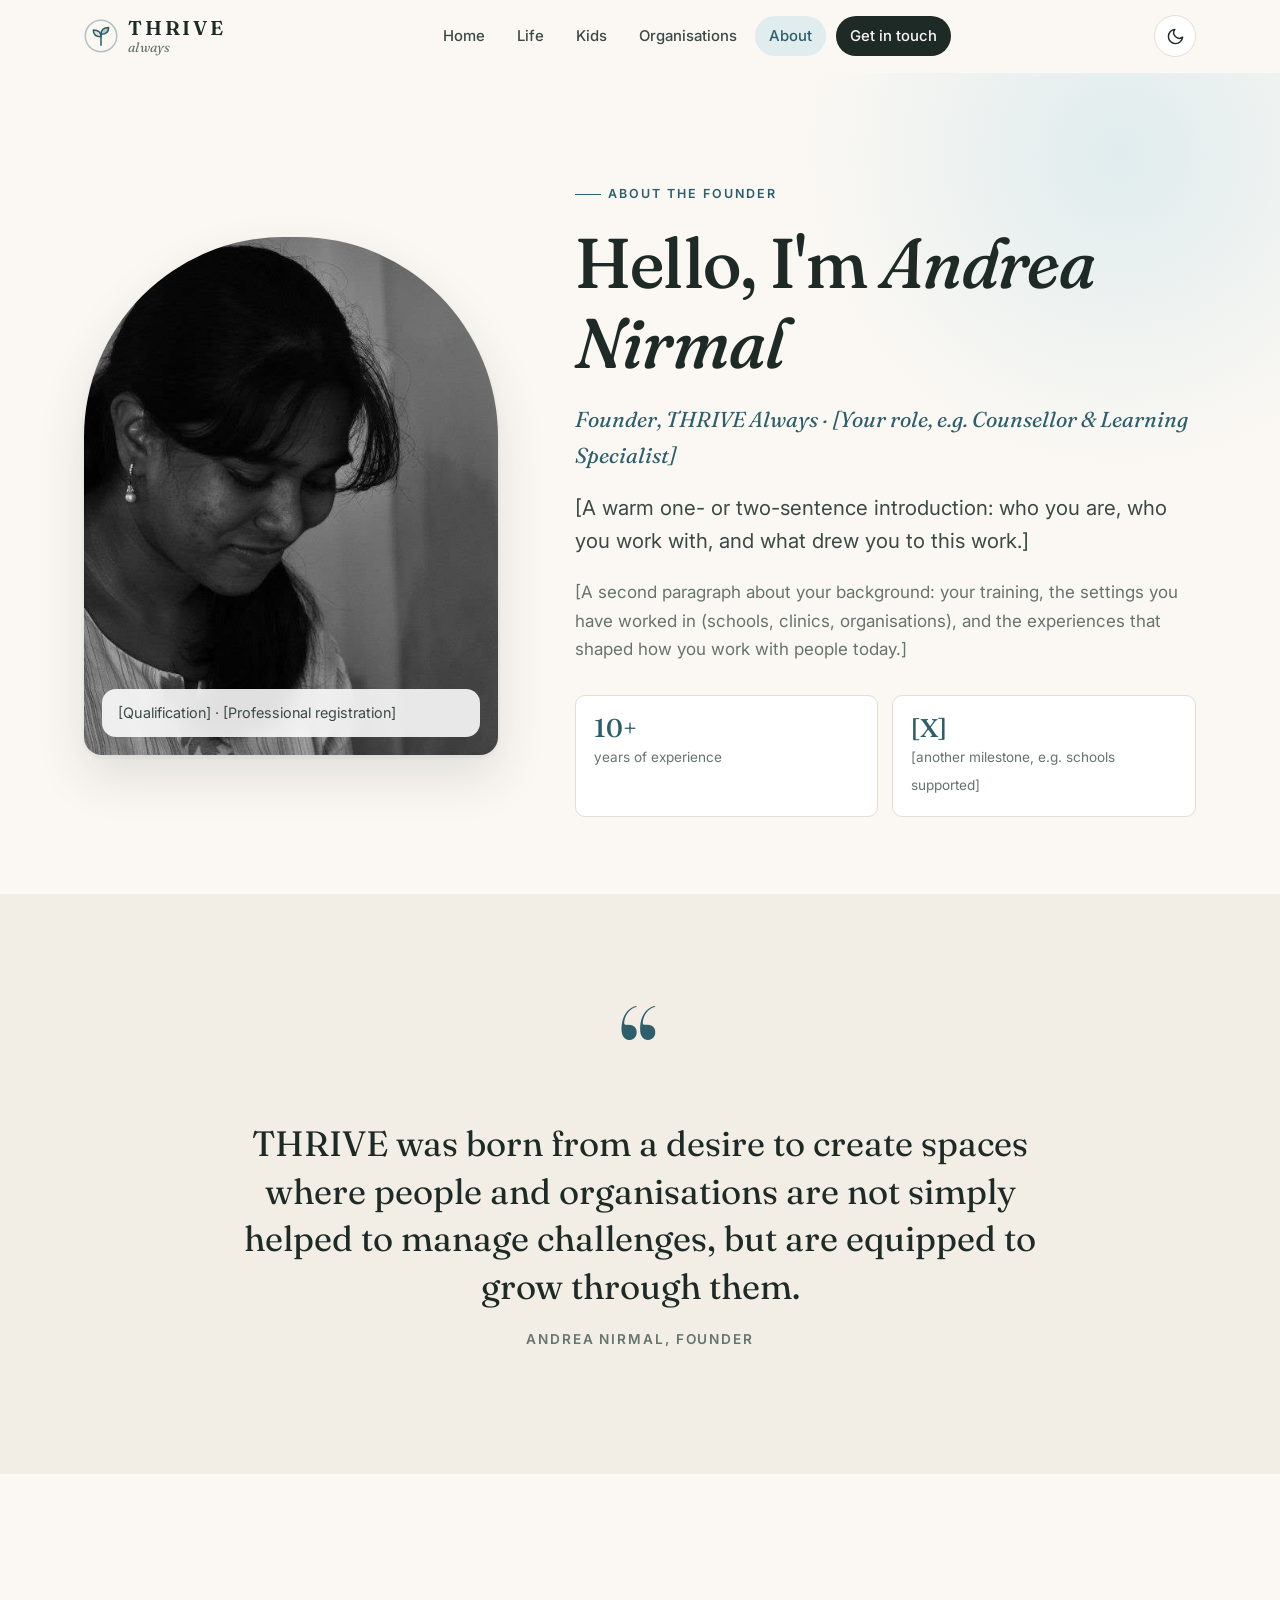
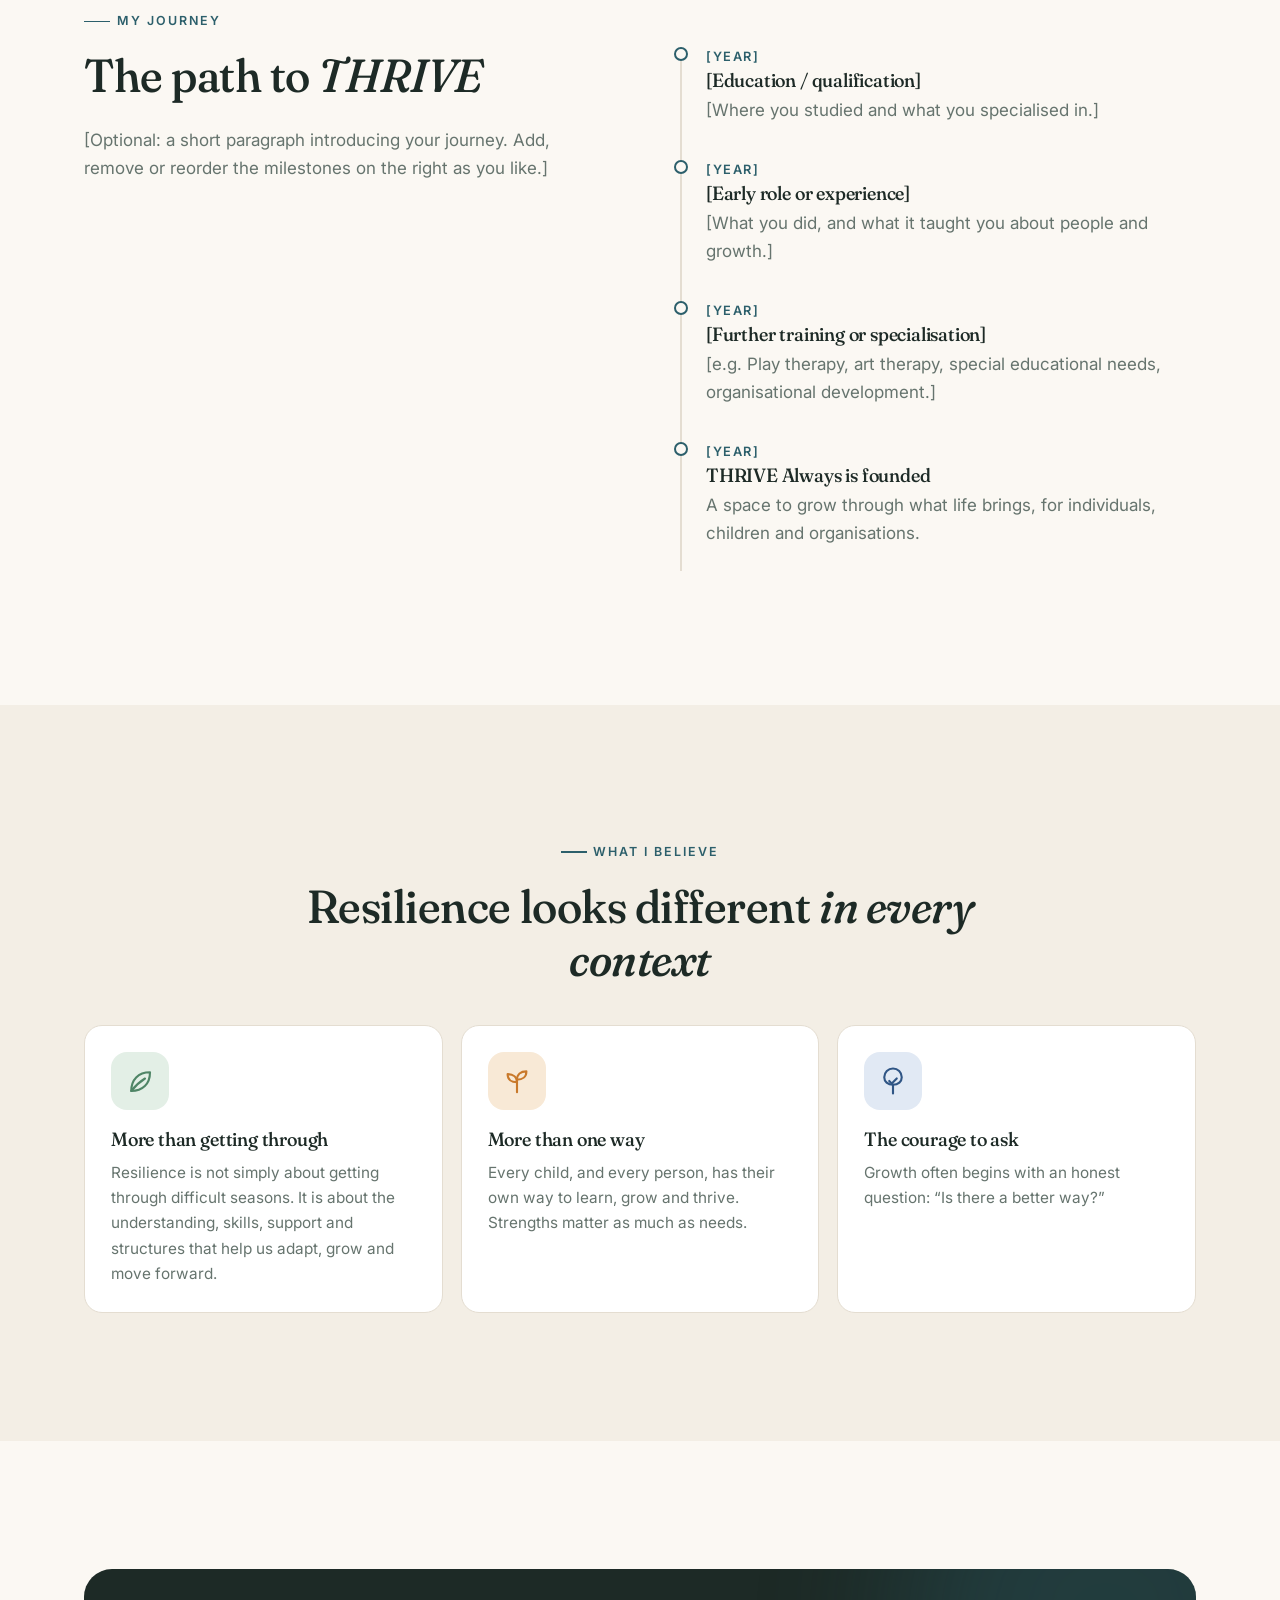
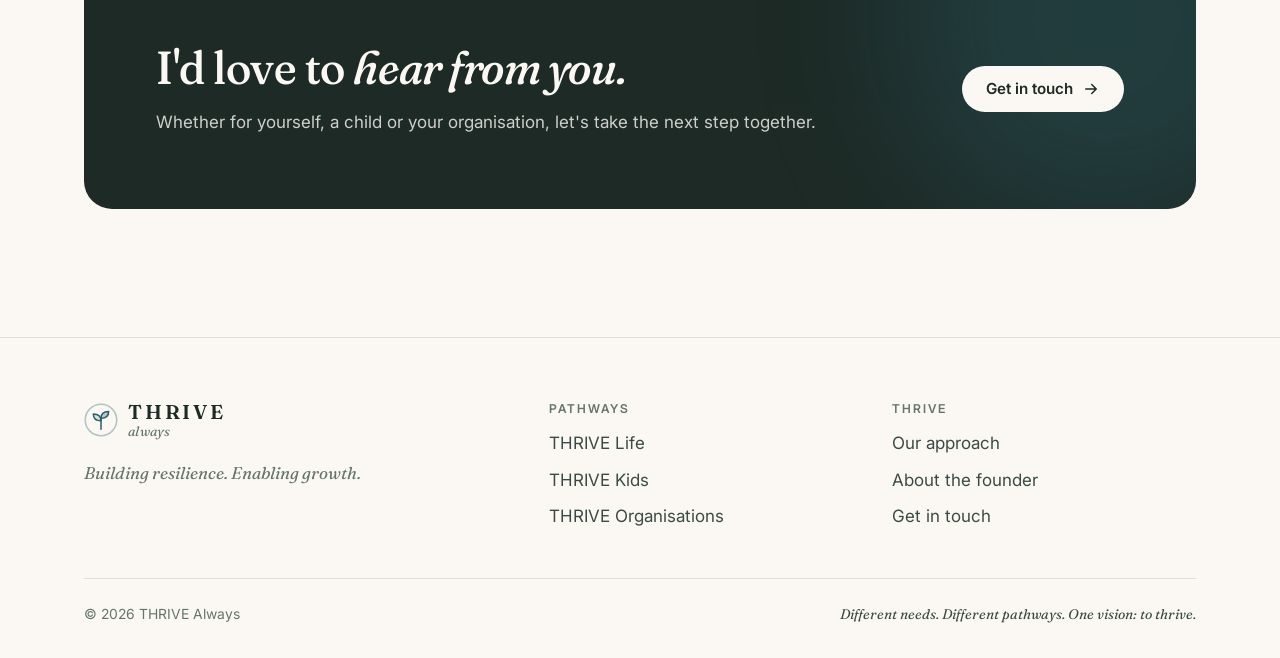
==== about.html @ aaa2cac8 "Add THRIVE Always static website Home, THRIVE Life, THRIVE Kids, THRIVE Organisations and About page" ====
<!doctype html>
<html lang="en" class="no-js">
<head>
  <meta charset="utf-8">
  <meta name="viewport" content="width=device-width, initial-scale=1">
  <title>About the Founder | THRIVE Always</title>
  <meta name="description" content="Meet Andrea Nirmal, founder of THRIVE Always, and the story behind a space to grow through what life brings.">
  <link rel="icon" href="assets/favicon.svg" type="image/svg+xml">
  <link rel="preconnect" href="https://fonts.googleapis.com">
  <link rel="preconnect" href="https://fonts.gstatic.com" crossorigin>
  <link href="https://fonts.googleapis.com/css2?family=Fraunces:ital,opsz,wght@0,9..144,400;0,9..144,500;0,9..144,600;1,9..144,400;1,9..144,500&family=Inter:wght@400;500;600&display=swap" rel="stylesheet">
  <link rel="stylesheet" href="assets/css/styles.css">
  <script>try{var t=localStorage.getItem("thrive-theme");if(t==="light"||t==="dark")document.documentElement.setAttribute("data-theme",t)}catch(e){}</script>
</head>
<body>
  <a class="skip-link" href="#main">Skip to content</a>
  <div class="progress" aria-hidden="true"></div>

  <header class="site-header">
    <nav class="nav container" aria-label="Main">
      <a class="brand" href="index.html" aria-label="THRIVE Always home">
        <svg class="brand__mark" viewBox="0 0 40 40" fill="none" stroke="currentColor" stroke-width="1.8" stroke-linecap="round" stroke-linejoin="round" aria-hidden="true"><circle cx="20" cy="20" r="18.5" opacity=".35"/><path d="M20 31V18"/><path d="M20 21c0-5-3.5-8-9-8 0 5 3.5 8 9 8z" fill="currentColor" fill-opacity=".15"/><path d="M20 18c0-5 3.5-8 9-8 0 5-3.5 8-9 8z" fill="currentColor" fill-opacity=".3"/></svg>
        <span class="brand__text"><span class="brand__name">THRIVE</span><span class="brand__sub">always</span></span>
      </a>
      <ul class="nav__links" id="nav-links">
        <li><a href="index.html">Home</a></li>
        <li><a href="life.html">Life</a></li>
        <li><a href="kids.html">Kids</a></li>
        <li><a href="organisations.html">Organisations</a></li>
        <li><a href="about.html" aria-current="page">About</a></li>
        <li><a class="nav__cta" href="index.html#contact">Get in touch</a></li>
      </ul>
      <div class="nav__actions">
        <button class="icon-btn theme-toggle" type="button" aria-label="Toggle colour theme">
          <svg class="i-moon" viewBox="0 0 24 24" fill="none" stroke="currentColor" stroke-width="1.8" stroke-linecap="round" stroke-linejoin="round" aria-hidden="true"><path d="M21 12.8A9 9 0 1 1 11.2 3a7 7 0 0 0 9.8 9.8z"/></svg>
          <svg class="i-sun" viewBox="0 0 24 24" fill="none" stroke="currentColor" stroke-width="1.8" stroke-linecap="round" aria-hidden="true"><circle cx="12" cy="12" r="4.2"/><path d="M12 2v2M12 20v2M4.9 4.9l1.4 1.4M17.7 17.7l1.4 1.4M2 12h2M20 12h2M4.9 19.1l1.4-1.4M17.7 6.3l1.4-1.4"/></svg>
        </button>
        <button class="icon-btn menu-toggle" type="button" aria-label="Open menu" aria-expanded="false" aria-controls="nav-links">
          <svg viewBox="0 0 24 24" fill="none" stroke="currentColor" stroke-width="1.8" stroke-linecap="round" aria-hidden="true"><path d="M4 7h16M4 12h16M4 17h10"/></svg>
        </button>
      </div>
    </nav>
  </header>

  <main id="main">
    <!-- EDIT ME: Everything in [square brackets] on this page is a placeholder. -->
    <section class="page-hero">
      <div class="container about-hero">
        <div class="portrait reveal">
          <img src="assets/img/andrea-nirmal.png" alt="Portrait of Andrea Nirmal" width="520" height="716">
          <div class="portrait__badge">[Qualification] · [Professional registration]</div>
        </div>
        <div>
          <p class="eyebrow reveal">About the founder</p>
          <h1 class="reveal reveal-d1">Hello, I'm <em>Andrea Nirmal</em></h1>
          <p class="role reveal reveal-d1">Founder, THRIVE Always · [Your role, e.g. Counsellor &amp; Learning Specialist]</p>
          <p class="lead reveal reveal-d2">[A warm one- or two-sentence introduction: who you are, who you work with, and what drew you to this work.]</p>
          <p class="reveal reveal-d2 muted">[A second paragraph about your background: your training, the settings you have worked in (schools, clinics, organisations), and the experiences that shaped how you work with people today.]</p>
          <div class="facts reveal reveal-d3">
            <div class="fact"><b>10+</b><span>years of experience</span></div>
            <div class="fact"><b>[X]</b><span>[another milestone, e.g. schools supported]</span></div>
          </div>
        </div>
      </div>
    </section>

    <section class="section section--alt">
      <div class="container">
        <blockquote class="quote-block reveal">
          THRIVE was born from a desire to create spaces where people and organisations are not simply helped to manage challenges, but are equipped to grow through them.
          <cite>Andrea Nirmal, Founder</cite>
        </blockquote>
      </div>
    </section>

    <section class="section">
      <div class="container split">
        <div class="reveal">
          <p class="eyebrow">My journey</p>
          <h2>The path to <em>THRIVE</em></h2>
          <p class="muted">[Optional: a short paragraph introducing your journey. Add, remove or reorder the milestones on the right as you like.]</p>
        </div>
        <div class="timeline">
          <div class="timeline__item reveal">
            <span class="when">[Year]</span>
            <h3>[Education / qualification]</h3>
            <p>[Where you studied and what you specialised in.]</p>
          </div>
          <div class="timeline__item reveal reveal-d1">
            <span class="when">[Year]</span>
            <h3>[Early role or experience]</h3>
            <p>[What you did, and what it taught you about people and growth.]</p>
          </div>
          <div class="timeline__item reveal reveal-d2">
            <span class="when">[Year]</span>
            <h3>[Further training or specialisation]</h3>
            <p>[e.g. Play therapy, art therapy, special educational needs, organisational development.]</p>
          </div>
          <div class="timeline__item reveal reveal-d3">
            <span class="when">[Year]</span>
            <h3>THRIVE Always is founded</h3>
            <p>A space to grow through what life brings, for individuals, children and organisations.</p>
          </div>
        </div>
      </div>
    </section>

    <section class="section section--alt">
      <div class="container">
        <div class="center measure">
          <p class="eyebrow reveal">What I believe</p>
          <h2 class="reveal">Resilience looks different <em>in every context</em></h2>
        </div>
        <div class="values">
          <div class="value c-life reveal">
            <span class="pathway__icon"><svg viewBox="0 0 24 24" fill="none" stroke="currentColor" stroke-width="1.7" stroke-linecap="round" stroke-linejoin="round" aria-hidden="true"><path d="M5 20c0-9 5.5-15 15-15 0 9.5-6 15-15 15z"/><path d="M5 20c3.5-4.5 7-7.5 11-10"/></svg></span>
            <h3>More than getting through</h3>
            <p>Resilience is not simply about getting through difficult seasons. It is about the understanding, skills, support and structures that help us adapt, grow and move forward.</p>
          </div>
          <div class="value c-kids reveal reveal-d1">
            <span class="pathway__icon"><svg viewBox="0 0 24 24" fill="none" stroke="currentColor" stroke-width="1.7" stroke-linecap="round" stroke-linejoin="round" aria-hidden="true"><path d="M12 21v-9"/><path d="M12 13c0-4-3-6.5-7.5-6.5 0 4.2 3 6.5 7.5 6.5z"/><path d="M12 11c0-4.2 3-6.7 7.5-6.7 0 4.2-3 6.7-7.5 6.7z"/></svg></span>
            <h3>More than one way</h3>
            <p>Every child, and every person, has their own way to learn, grow and thrive. Strengths matter as much as needs.</p>
          </div>
          <div class="value c-org reveal reveal-d2">
            <span class="pathway__icon"><svg viewBox="0 0 24 24" fill="none" stroke="currentColor" stroke-width="1.7" stroke-linecap="round" stroke-linejoin="round" aria-hidden="true"><path d="M12 22v-7"/><path d="M12 15c-4.2 0-7-2.6-7-6a7 7 0 0 1 14 0c0 3.4-2.8 6-7 6z"/><path d="M12 15l-3-3M12 13l3-3"/></svg></span>
            <h3>The courage to ask</h3>
            <p>Growth often begins with an honest question: &ldquo;Is there a better way?&rdquo;</p>
          </div>
        </div>
      </div>
    </section>

    <section class="section">
      <div class="container">
        <div class="cta-band reveal">
          <div>
            <h2>I'd love to <em>hear from you.</em></h2>
            <p>Whether for yourself, a child or your organisation, let's take the next step together.</p>
          </div>
          <a class="btn btn--primary" href="index.html#contact">Get in touch
            <svg viewBox="0 0 24 24" fill="none" stroke="currentColor" stroke-width="2" stroke-linecap="round" stroke-linejoin="round" aria-hidden="true"><path d="M5 12h14M13 6l6 6-6 6"/></svg>
          </a>
        </div>
      </div>
    </section>
  </main>

  <footer class="site-footer">
    <div class="container">
      <div class="footer__grid">
        <div>
          <a class="brand" href="index.html" aria-label="THRIVE Always home">
            <svg class="brand__mark" viewBox="0 0 40 40" fill="none" stroke="currentColor" stroke-width="1.8" stroke-linecap="round" stroke-linejoin="round" aria-hidden="true"><circle cx="20" cy="20" r="18.5" opacity=".35"/><path d="M20 31V18"/><path d="M20 21c0-5-3.5-8-9-8 0 5 3.5 8 9 8z" fill="currentColor" fill-opacity=".15"/><path d="M20 18c0-5 3.5-8 9-8 0 5-3.5 8-9 8z" fill="currentColor" fill-opacity=".3"/></svg>
            <span class="brand__text"><span class="brand__name">THRIVE</span><span class="brand__sub">always</span></span>
          </a>
          <p class="footer__tag">Building resilience. Enabling growth.</p>
        </div>
        <div class="footer__col">
          <h4>Pathways</h4>
          <ul><li><a href="life.html">THRIVE Life</a></li><li><a href="kids.html">THRIVE Kids</a></li><li><a href="organisations.html">THRIVE Organisations</a></li></ul>
        </div>
        <div class="footer__col">
          <h4>THRIVE</h4>
          <ul><li><a href="index.html#approach">Our approach</a></li><li><a href="about.html">About the founder</a></li><li><a href="index.html#contact">Get in touch</a></li></ul>
        </div>
      </div>
      <div class="footer__bottom">
        <span>&copy; <span data-year>2026</span> THRIVE Always</span>
        <em>Different needs. Different pathways. One vision: to thrive.</em>
      </div>
    </div>
  </footer>

  <script src="assets/js/main.js" defer></script>
</body>
</html>
---- assets/css/styles.css ----
/* =========================================================
   THRIVE Always — stylesheet
   Plain CSS, no build step. Light + dark themes via tokens.
   ========================================================= */

:root {
  --bg: #fbf8f3;
  --bg-alt: #f3eee5;
  --surface: #ffffff;
  --ink: #1d2a26;
  --ink-soft: #3c4a45;
  --muted: #66746e;
  --line: #e4ddd1;
  --primary: #2c5f6b;
  --primary-ink: #ffffff;
  --life: #4f8566;
  --life-soft: #e3efe6;
  --kids: #c9792b;
  --kids-soft: #f8e9d6;
  --org: #2f5585;
  --org-soft: #e1e9f4;
  --accent: var(--primary);
  --accent-soft: #e0ecee;
  --shadow: 0 1px 2px rgba(29, 42, 38, .04), 0 8px 28px rgba(29, 42, 38, .07);
  --shadow-lg: 0 2px 4px rgba(29, 42, 38, .05), 0 22px 50px rgba(29, 42, 38, .12);
  --radius: 18px;
  --radius-sm: 10px;
  --font-display: "Fraunces", Georgia, "Times New Roman", serif;
  --font-body: "Inter", system-ui, -apple-system, "Segoe UI", Roboto, sans-serif;
  --max: 1160px;
  --ease: cubic-bezier(.2, .7, .2, 1);
  color-scheme: light;
}

@media (prefers-color-scheme: dark) {
  :root:not([data-theme="light"]) {
    --bg: #111614;
    --bg-alt: #161d1a;
    --surface: #1b2320;
    --ink: #ebefe9;
    --ink-soft: #cdd5cf;
    --muted: #9eaaa3;
    --line: #2b3632;
    --primary: #7cc0c9;
    --primary-ink: #0d1513;
    --life: #8cc5a0;
    --life-soft: #1d2d24;
    --kids: #eaa860;
    --kids-soft: #33271a;
    --org: #8fb2e3;
    --org-soft: #1c2636;
    --accent-soft: #19292c;
    --shadow: 0 1px 2px rgba(0, 0, 0, .3), 0 8px 28px rgba(0, 0, 0, .3);
    --shadow-lg: 0 2px 4px rgba(0, 0, 0, .3), 0 22px 50px rgba(0, 0, 0, .45);
    color-scheme: dark;
  }
}
:root[data-theme="dark"] {
  --bg: #111614;
  --bg-alt: #161d1a;
  --surface: #1b2320;
  --ink: #ebefe9;
  --ink-soft: #cdd5cf;
  --muted: #9eaaa3;
  --line: #2b3632;
  --primary: #7cc0c9;
  --primary-ink: #0d1513;
  --life: #8cc5a0;
  --life-soft: #1d2d24;
  --kids: #eaa860;
  --kids-soft: #33271a;
  --org: #8fb2e3;
  --org-soft: #1c2636;
  --accent-soft: #19292c;
  --shadow: 0 1px 2px rgba(0, 0, 0, .3), 0 8px 28px rgba(0, 0, 0, .3);
  --shadow-lg: 0 2px 4px rgba(0, 0, 0, .3), 0 22px 50px rgba(0, 0, 0, .45);
  color-scheme: dark;
}

/* Page accent themes */
body.theme-life { --accent: var(--life); --accent-soft: var(--life-soft); }
body.theme-kids { --accent: var(--kids); --accent-soft: var(--kids-soft); }
body.theme-org  { --accent: var(--org);  --accent-soft: var(--org-soft); }

/* ---------- Base ---------- */
*, *::before, *::after { box-sizing: border-box; }
html { scroll-behavior: smooth; -webkit-text-size-adjust: 100%; }
body {
  margin: 0;
  background: var(--bg);
  color: var(--ink);
  font-family: var(--font-body);
  font-size: 17px;
  line-height: 1.65;
  -webkit-font-smoothing: antialiased;
  transition: background-color .35s ease, color .35s ease;
  overflow-x: hidden;
}
img, svg { display: block; max-width: 100%; }
a { color: inherit; }
p { margin: 0 0 1em; }
h1, h2, h3, h4 {
  font-family: var(--font-display);
  font-weight: 500;
  line-height: 1.15;
  margin: 0 0 .5em;
  letter-spacing: -.01em;
  font-variation-settings: "SOFT" 50, "opsz" 72;
}
h1 { font-size: clamp(2.4rem, 6vw, 4.4rem); }
h2 { font-size: clamp(1.9rem, 4vw, 2.9rem); }
h3 { font-size: 1.35rem; }
em, .italic { font-family: var(--font-display); font-style: italic; }
::selection { background: var(--accent); color: var(--bg); }
:focus-visible { outline: 2px solid var(--accent); outline-offset: 3px; border-radius: 6px; }

.container { width: 100%; max-width: var(--max); margin: 0 auto; padding: 0 24px; }
@media (max-width: 600px) { .container { padding: 0 16px; } }
.section { padding: clamp(72px, 10vw, 128px) 0; position: relative; }
.section--alt { background: var(--bg-alt); }
.eyebrow {
  display: inline-flex; align-items: center; gap: .55em;
  font-size: .78rem; font-weight: 600; letter-spacing: .16em; text-transform: uppercase;
  color: var(--accent);
  margin-bottom: 1.1rem;
}
.eyebrow::before { content: ""; width: 26px; height: 1.5px; background: currentColor; }
.lead { font-size: clamp(1.1rem, 1.6vw, 1.3rem); color: var(--ink-soft); line-height: 1.6; }
.muted { color: var(--muted); }
.center { text-align: center; }
.center .eyebrow { justify-content: center; }
.measure { max-width: 680px; }
.center.measure { margin-left: auto; margin-right: auto; }
.skip-link {
  position: absolute; left: 16px; top: -60px; z-index: 100;
  background: var(--ink); color: var(--bg); padding: 10px 16px; border-radius: 8px;
}
.skip-link:focus { top: 12px; }
.sr-only { position: absolute; width: 1px; height: 1px; overflow: hidden; clip: rect(0 0 0 0); white-space: nowrap; }

/* ---------- Buttons ---------- */
.btn {
  display: inline-flex; align-items: center; gap: .6em;
  padding: .85em 1.5em;
  border-radius: 999px;
  border: 1.5px solid transparent;
  font: 600 .95rem/1 var(--font-body);
  text-decoration: none;
  cursor: pointer;
  transition: transform .25s var(--ease), background-color .25s, color .25s, border-color .25s, box-shadow .25s;
}
.btn svg { width: 18px; height: 18px; transition: transform .25s var(--ease); }
.btn:hover svg { transform: translateX(3px); }
.btn--primary { background: var(--accent); color: var(--bg); }
.btn--primary:hover { transform: translateY(-2px); box-shadow: var(--shadow); }
.btn--ghost { border-color: var(--line); color: var(--ink); background: transparent; }
.btn--ghost:hover { border-color: var(--accent); color: var(--accent); }

/* ---------- Header ---------- */
.site-header {
  position: sticky; top: 0; z-index: 50;
  background: color-mix(in srgb, var(--bg) 82%, transparent);
  backdrop-filter: saturate(1.4) blur(14px);
  -webkit-backdrop-filter: saturate(1.4) blur(14px);
  border-bottom: 1px solid transparent;
  transition: border-color .3s, background-color .35s;
}
.site-header.is-scrolled { border-bottom-color: var(--line); }
.nav { display: flex; align-items: center; justify-content: space-between; height: 72px; gap: 16px; }
.brand { display: inline-flex; align-items: center; gap: 10px; text-decoration: none; }
.brand__mark { width: 34px; height: 34px; color: var(--accent); }
.brand__text { display: flex; flex-direction: column; line-height: 1; }
.brand__name { font-family: var(--font-display); font-weight: 600; font-size: 1.25rem; letter-spacing: .14em; }
.brand__sub { font-family: var(--font-display); font-style: italic; font-size: .85rem; color: var(--muted); margin-top: 3px; letter-spacing: .02em; }
.nav__links { display: flex; align-items: center; gap: 4px; list-style: none; margin: 0; padding: 0; }
.nav__links a {
  display: block; padding: 8px 14px; border-radius: 999px;
  text-decoration: none; font-size: .93rem; font-weight: 500; color: var(--ink-soft);
  transition: color .2s, background-color .2s;
}
.nav__links a:hover { color: var(--ink); background: var(--bg-alt); }
.nav__links a[aria-current="page"] { color: var(--accent); background: var(--accent-soft); }
.nav__links .nav__cta { background: var(--ink); color: var(--bg); margin-left: 6px; }
.nav__links .nav__cta:hover { background: var(--accent); color: var(--bg); }
.nav__actions { display: flex; align-items: center; gap: 8px; }
.icon-btn {
  width: 42px; height: 42px; display: grid; place-items: center;
  border-radius: 50%; border: 1px solid var(--line); background: var(--surface); color: var(--ink);
  cursor: pointer; transition: transform .3s var(--ease), border-color .2s;
}
.icon-btn:hover { border-color: var(--accent); }
.icon-btn svg { width: 19px; height: 19px; }
.theme-toggle .i-sun { display: none; }
[data-theme-active="dark"] .theme-toggle .i-sun { display: block; }
[data-theme-active="dark"] .theme-toggle .i-moon { display: none; }
.theme-toggle:active { transform: rotate(40deg) scale(.92); }
.menu-toggle { display: none; }

@media (max-width: 920px) {
  .menu-toggle { display: grid; }
  .nav__links {
    position: fixed; inset: 72px 0 auto 0;
    flex-direction: column; align-items: stretch; gap: 2px;
    padding: 12px 16px 20px;
    background: var(--bg);
    border-bottom: 1px solid var(--line);
    box-shadow: var(--shadow);
    transform: translateY(-12px); opacity: 0; visibility: hidden;
    transition: transform .3s var(--ease), opacity .25s, visibility .25s;
  }
  .nav__links a { padding: 12px 14px; font-size: 1rem; }
  .nav__links .nav__cta { margin: 8px 0 0; text-align: center; }
  .nav.is-open .nav__links { transform: none; opacity: 1; visibility: visible; }
}

/* ---------- Hero (home) ---------- */
.hero { position: relative; padding: clamp(56px, 9vw, 120px) 0 clamp(64px, 9vw, 110px); overflow: hidden; }
.hero__grid { display: grid; grid-template-columns: 1.15fr .85fr; gap: 48px; align-items: center; }
.hero h1 { margin-bottom: .35em; }
.hero h1 .word-always { display: block; font-style: italic; color: var(--accent); font-weight: 400; }
.hero__tag { font-family: var(--font-display); font-style: italic; font-size: clamp(1.25rem, 2.2vw, 1.6rem); color: var(--ink-soft); margin-bottom: 1.2em; }
.hero__actions { display: flex; flex-wrap: wrap; gap: 12px; margin-top: 2rem; }
.hero__art { position: relative; aspect-ratio: 1; max-width: 460px; justify-self: center; width: 100%; }
.blob { position: absolute; border-radius: 50%; filter: blur(48px); opacity: .55; animation: drift 14s ease-in-out infinite alternate; }
.blob--1 { width: 60%; height: 60%; background: var(--life-soft); top: 6%; left: 4%; }
.blob--2 { width: 50%; height: 50%; background: var(--kids-soft); bottom: 4%; right: 2%; animation-delay: -5s; }
.blob--3 { width: 44%; height: 44%; background: var(--org-soft); top: 30%; right: 18%; animation-delay: -9s; }
@keyframes drift {
  from { transform: translate(0, 0) scale(1); }
  to { transform: translate(14px, -18px) scale(1.08); }
}
.sprout { position: relative; width: 100%; height: 100%; }
.sprout .draw { stroke-dasharray: 600; stroke-dashoffset: 600; animation: draw 2.4s var(--ease) forwards; }
.sprout .leaf { transform-box: fill-box; transform-origin: bottom left; transform: scale(0); animation: grow 1.1s var(--ease) forwards; }
.sprout .leaf--r { transform-origin: bottom right; }
.sprout .leaf:nth-of-type(1) { animation-delay: 1.1s; }
.sprout .leaf:nth-of-type(2) { animation-delay: 1.4s; }
.sprout .leaf:nth-of-type(3) { animation-delay: 1.7s; }
.sprout .leaf:nth-of-type(4) { animation-delay: 2s; }
.sprout .bud { transform-box: fill-box; transform-origin: center; transform: scale(0); animation: grow .8s var(--ease) 2.3s forwards; }
.sprout .ring { transform-box: fill-box; transform-origin: center; animation: pulse 4s ease-in-out 2.4s infinite; opacity: 0; }
@keyframes draw { to { stroke-dashoffset: 0; } }
@keyframes grow { to { transform: scale(1); } }
@keyframes pulse { 0% { opacity: .5; transform: scale(.6); } 100% { opacity: 0; transform: scale(1.5); } }

@media (max-width: 860px) {
  .hero__grid { grid-template-columns: 1fr; }
  .hero__art { max-width: 300px; order: -1; }
}

/* ---------- Intro / story ---------- */
.story { display: grid; grid-template-columns: .9fr 1.1fr; gap: clamp(32px, 6vw, 80px); align-items: start; }
.story__quote {
  position: sticky; top: 110px;
  font-family: var(--font-display); font-size: clamp(1.6rem, 3vw, 2.3rem); line-height: 1.25;
  color: var(--ink);
}
.story__quote strong { color: var(--accent); font-weight: 500; font-style: italic; }
.story__body p { color: var(--ink-soft); }
.highlight { color: var(--ink); font-weight: 600; background: linear-gradient(transparent 62%, var(--accent-soft) 62%); }
@media (max-width: 860px) { .story { grid-template-columns: 1fr; } .story__quote { position: static; } }

/* ---------- Resilience contexts ---------- */
.contexts { margin-top: 3rem; }
.segmented {
  display: inline-flex; padding: 5px; gap: 4px;
  background: var(--surface); border: 1px solid var(--line); border-radius: 999px;
  box-shadow: var(--shadow);
  max-width: 100%; overflow-x: auto;
}
.segmented button {
  border: 0; background: transparent; color: var(--muted);
  font: 600 .92rem/1 var(--font-body); padding: 11px 20px; border-radius: 999px; cursor: pointer;
  white-space: nowrap;
  transition: background-color .3s var(--ease), color .3s;
}
.segmented button[aria-selected="true"] { background: var(--ink); color: var(--bg); }
.context-stage { display: grid; margin-top: 2.2rem; }
.context-card {
  grid-area: 1 / 1;
  display: grid; grid-template-columns: auto 1fr; gap: 28px; align-items: center;
  opacity: 0; transform: translateY(12px); pointer-events: none;
  transition: opacity .5s var(--ease), transform .5s var(--ease);
}
.context-card.is-active { opacity: 1; transform: none; pointer-events: auto; }
.context-card__icon {
  width: 120px; height: 120px; border-radius: 32px; display: grid; place-items: center;
  background: var(--c-soft); color: var(--c);
}
.context-card__icon svg { width: 56px; height: 56px; }
.context-card p { font-family: var(--font-display); font-size: clamp(1.4rem, 2.8vw, 2.1rem); line-height: 1.3; margin: 0; }
.context-card p span { color: var(--c); font-style: italic; }
.context-card small { display: block; margin-top: .9rem; font-size: .95rem; color: var(--muted); font-family: var(--font-body); }
.c-life { --c: var(--life); --c-soft: var(--life-soft); }
.c-kids { --c: var(--kids); --c-soft: var(--kids-soft); }
.c-org  { --c: var(--org);  --c-soft: var(--org-soft); }
@media (max-width: 600px) {
  .context-card { grid-template-columns: 1fr; gap: 18px; }
  .context-card__icon { width: 76px; height: 76px; border-radius: 22px; }
  .context-card__icon svg { width: 38px; height: 38px; }
}

/* ---------- THRIVE approach ---------- */
.approach__letters {
  display: grid; grid-template-columns: repeat(6, 1fr); gap: clamp(6px, 1.4vw, 16px);
  margin: 3rem 0 2rem;
}
.letter-btn {
  position: relative;
  aspect-ratio: 1 / 1.15;
  border: 1px solid var(--line); border-radius: var(--radius);
  background: var(--surface); color: var(--ink);
  font-family: var(--font-display); font-size: clamp(2rem, 6vw, 4.6rem); font-weight: 400;
  cursor: pointer; overflow: hidden;
  transition: transform .35s var(--ease), border-color .3s, color .3s, box-shadow .35s;
}
.letter-btn::after {
  content: ""; position: absolute; left: 0; right: 0; bottom: 0; height: 0;
  background: var(--accent); transition: height .45s var(--ease);
}
.letter-btn:hover { transform: translateY(-4px); box-shadow: var(--shadow); }
.letter-btn[aria-selected="true"] { color: var(--accent); border-color: var(--accent); box-shadow: var(--shadow); }
.letter-btn[aria-selected="true"]::after { height: 5px; }
.letter-btn .num { position: absolute; top: 10px; left: 12px; font: 600 .7rem/1 var(--font-body); color: var(--muted); letter-spacing: .1em; }
.approach__panel {
  display: grid; grid-template-columns: 1fr 1.2fr; gap: 40px; align-items: center;
  background: var(--surface); border: 1px solid var(--line); border-radius: calc(var(--radius) + 6px);
  padding: clamp(24px, 4vw, 48px);
  box-shadow: var(--shadow);
  min-height: 210px;
}
.approach__title { font-size: clamp(1.6rem, 3vw, 2.3rem); margin: 0; }
.approach__title b { color: var(--accent); font-weight: 500; }
.approach__text { color: var(--ink-soft); margin: 0; font-size: 1.08rem; }
.approach__progress { display: flex; gap: 6px; margin-top: 18px; }
.approach__progress i { flex: 1; height: 3px; border-radius: 3px; background: var(--line); transition: background-color .4s; }
.approach__progress i.on { background: var(--accent); }
.fade-swap { animation: fadeSwap .55s var(--ease); }
@keyframes fadeSwap { from { opacity: 0; transform: translateY(8px); } to { opacity: 1; transform: none; } }
.approach__foot { margin-top: 2.4rem; font-family: var(--font-display); font-size: clamp(1.15rem, 2vw, 1.45rem); color: var(--ink-soft); }
.approach__foot span { color: var(--accent); font-style: italic; }
@media (max-width: 760px) {
  .approach__panel { grid-template-columns: 1fr; gap: 14px; }
  .letter-btn .num { display: none; }
  .letter-btn { border-radius: 12px; }
}

/* ---------- Pathway cards ---------- */
.pathways { display: grid; grid-template-columns: repeat(3, 1fr); gap: 22px; margin-top: 3rem; }
.pathway {
  --c: var(--accent); --c-soft: var(--accent-soft);
  position: relative; display: flex; flex-direction: column;
  padding: 34px 30px 30px;
  background: var(--surface); border: 1px solid var(--line); border-radius: calc(var(--radius) + 4px);
  text-decoration: none; overflow: hidden;
  transition: transform .45s var(--ease), box-shadow .45s var(--ease), border-color .3s;
}
.pathway::before {
  content: ""; position: absolute; width: 220px; height: 220px; border-radius: 50%;
  background: var(--c-soft); top: -110px; right: -90px;
  transition: transform .6s var(--ease);
}
.pathway:hover { transform: translateY(-8px); box-shadow: var(--shadow-lg); border-color: color-mix(in srgb, var(--c) 40%, var(--line)); }
.pathway:hover::before { transform: scale(1.5); }
.pathway > * { position: relative; }
.pathway__icon { width: 58px; height: 58px; border-radius: 16px; display: grid; place-items: center; background: var(--c-soft); color: var(--c); margin-bottom: 26px; }
.pathway__icon svg { width: 30px; height: 30px; }
.pathway__label { font: 600 .74rem/1 var(--font-body); letter-spacing: .16em; text-transform: uppercase; color: var(--c); margin-bottom: 10px; }
.pathway h3 { font-size: 1.7rem; margin-bottom: .2em; }
.pathway__tag { font-family: var(--font-display); font-style: italic; color: var(--ink-soft); font-size: 1.08rem; margin-bottom: 1rem; }
.pathway p.desc { color: var(--muted); font-size: .97rem; flex: 1; }
.pathway__more { display: inline-flex; align-items: center; gap: 8px; font-weight: 600; font-size: .93rem; color: var(--c); margin-top: 8px; }
.pathway__more svg { width: 18px; height: 18px; transition: transform .3s var(--ease); }
.pathway:hover .pathway__more svg { transform: translateX(5px); }
@media (max-width: 900px) { .pathways { grid-template-columns: 1fr; } }

.closing-line {
  margin-top: 3.5rem; text-align: center;
  font-family: var(--font-display); font-style: italic; font-size: clamp(1.3rem, 2.5vw, 1.8rem); color: var(--ink-soft);
}

/* ---------- Service page hero ---------- */
.page-hero { position: relative; padding: clamp(56px, 8vw, 104px) 0 clamp(48px, 6vw, 80px); overflow: hidden; }
.page-hero::before {
  content: ""; position: absolute; width: 640px; height: 640px; border-radius: 50%;
  background: radial-gradient(closest-side, var(--accent-soft), transparent);
  top: -240px; right: -160px; z-index: -1;
}
.page-hero__grid { display: grid; grid-template-columns: 1.3fr .7fr; gap: 40px; align-items: center; }
.page-hero h1 { margin-bottom: .25em; }
.page-hero .tagline { font-family: var(--font-display); font-style: italic; font-size: clamp(1.3rem, 2.4vw, 1.8rem); color: var(--accent); margin-bottom: 1.2em; }
.page-hero__emblem {
  justify-self: center; width: min(260px, 70vw); aspect-ratio: 1; border-radius: 50%;
  background: var(--accent-soft); color: var(--accent); display: grid; place-items: center;
  position: relative;
}
.page-hero__emblem::after {
  content: ""; position: absolute; inset: -14px; border-radius: 50%;
  border: 1.5px dashed color-mix(in srgb, var(--accent) 45%, transparent);
  animation: spin 40s linear infinite;
}
.page-hero__emblem svg { width: 44%; height: 44%; }
@keyframes spin { to { transform: rotate(360deg); } }
.breadcrumb { font-size: .88rem; color: var(--muted); margin-bottom: 1.4rem; }
.breadcrumb a { color: var(--muted); text-decoration: none; }
.breadcrumb a:hover { color: var(--accent); }
@media (max-width: 860px) {
  .page-hero__grid { grid-template-columns: 1fr; }
  .page-hero__emblem { width: 130px; order: -1; justify-self: start; margin: 14px 0 0 14px; }
}

/* Two-column intro on service pages */
.split { display: grid; grid-template-columns: 1fr 1fr; gap: clamp(28px, 5vw, 72px); align-items: start; }
.split .big { font-family: var(--font-display); font-size: clamp(1.5rem, 2.6vw, 2rem); line-height: 1.3; }
.split .big span { color: var(--accent); font-style: italic; }
@media (max-width: 860px) { .split { grid-template-columns: 1fr; } }

.pill-row { display: flex; flex-wrap: wrap; gap: 10px; margin-top: 1.4rem; }
.pill {
  display: inline-flex; align-items: center; gap: 8px;
  padding: 8px 16px; border-radius: 999px;
  background: var(--accent-soft); color: var(--accent);
  font-size: .9rem; font-weight: 600;
}
.pill svg { width: 16px; height: 16px; }

/* ---------- Services grid ---------- */
.services__head { display: flex; justify-content: space-between; align-items: end; gap: 24px; flex-wrap: wrap; margin-bottom: 2.4rem; }
.services__head h2 { margin: 0; }
.filters { display: flex; flex-wrap: wrap; gap: 8px; }
.filter {
  border: 1px solid var(--line); background: var(--surface); color: var(--ink-soft);
  padding: 9px 16px; border-radius: 999px; font: 600 .87rem/1 var(--font-body); cursor: pointer;
  transition: all .25s var(--ease);
}
.filter:hover { border-color: var(--accent); color: var(--accent); }
.filter[aria-pressed="true"] { background: var(--accent); border-color: var(--accent); color: var(--bg); }
.services { display: grid; grid-template-columns: repeat(auto-fill, minmax(260px, 1fr)); gap: 18px; }
.service {
  position: relative; display: flex; flex-direction: column;
  padding: 26px 24px 24px;
  background: var(--surface); border: 1px solid var(--line); border-radius: var(--radius);
  transition: transform .4s var(--ease), box-shadow .4s var(--ease), border-color .3s, opacity .35s var(--ease);
}
.service:hover { transform: translateY(-5px); box-shadow: var(--shadow-lg); border-color: color-mix(in srgb, var(--accent) 35%, var(--line)); }
.service.is-hidden { display: none; }
.service.is-entering { animation: fadeSwap .45s var(--ease) both; }
.service__top { display: flex; align-items: center; justify-content: space-between; margin-bottom: 22px; }
.service__icon { width: 48px; height: 48px; border-radius: 14px; display: grid; place-items: center; background: var(--accent-soft); color: var(--accent); transition: transform .4s var(--ease); }
.service:hover .service__icon { transform: rotate(-8deg) scale(1.06); }
.service__icon svg { width: 24px; height: 24px; }
.service__num { font: 500 .85rem/1 var(--font-display); color: var(--muted); font-style: italic; }
.service h3 { font-size: 1.25rem; margin-bottom: .4em; }
.service p { color: var(--muted); font-size: .95rem; margin: 0; }
.service__group { margin-top: auto; padding-top: 18px; font-size: .74rem; font-weight: 600; letter-spacing: .12em; text-transform: uppercase; color: var(--accent); opacity: .85; }
.services__note {
  margin-top: 2rem; padding: 18px 22px; border-left: 3px solid var(--accent);
  background: var(--accent-soft); border-radius: 0 var(--radius-sm) var(--radius-sm) 0;
  font-family: var(--font-display); font-style: italic; font-size: 1.1rem;
}

/* ---------- Org process steps ---------- */
.steps { display: grid; grid-template-columns: repeat(3, 1fr); gap: 0; margin-top: 2.6rem; counter-reset: step; }
.step { position: relative; padding: 0 28px 0 0; }
.step::before {
  counter-increment: step; content: "0" counter(step);
  display: grid; place-items: center; width: 54px; height: 54px; border-radius: 50%;
  background: var(--surface); border: 1.5px solid var(--accent); color: var(--accent);
  font: 500 1.1rem/1 var(--font-display); margin-bottom: 20px; position: relative; z-index: 1;
}
.step::after { content: ""; position: absolute; top: 27px; left: 54px; right: 0; height: 1.5px; background: linear-gradient(90deg, var(--accent), transparent); }
.step:last-child::after { display: none; }
.step h3 { font-size: 1.3rem; }
.step p { color: var(--muted); font-size: .97rem; }
@media (max-width: 760px) {
  .steps { grid-template-columns: 1fr; gap: 28px; }
  .step::after { display: none; }
}

/* ---------- Other pathways ---------- */
.other-paths { display: grid; grid-template-columns: 1fr 1fr; gap: 18px; margin-top: 2rem; }
.other-paths .pathway { padding: 26px; flex-direction: row; align-items: center; gap: 20px; }
.other-paths .pathway__icon { margin: 0; flex-shrink: 0; }
.other-paths .pathway h3 { font-size: 1.35rem; margin: 0; }
.other-paths .pathway__tag { margin: 0; font-size: .98rem; }
.other-paths .pathway__more { margin: 0 0 0 auto; }
@media (max-width: 760px) { .other-paths { grid-template-columns: 1fr; } }

/* ---------- CTA band ---------- */
.cta-band {
  position: relative; overflow: hidden;
  background: var(--ink); color: var(--bg);
  border-radius: calc(var(--radius) + 10px);
  padding: clamp(40px, 6vw, 72px);
  display: grid; grid-template-columns: 1.4fr auto; gap: 32px; align-items: center;
}
.cta-band::before {
  content: ""; position: absolute; width: 420px; height: 420px; border-radius: 50%;
  background: var(--accent); opacity: .35; filter: blur(70px); right: -120px; top: -160px;
}
.cta-band > * { position: relative; }
.cta-band h2 { margin: 0 0 .3em; }
.cta-band p { margin: 0; opacity: .8; }
.cta-band .btn--primary { background: var(--bg); color: var(--ink); }
@media (max-width: 760px) { .cta-band { grid-template-columns: 1fr; } }

/* ---------- About page ---------- */
.about-hero { display: grid; grid-template-columns: .8fr 1.2fr; gap: clamp(32px, 6vw, 80px); align-items: center; }
.portrait {
  position: relative; aspect-ratio: 4 / 5; border-radius: 200px 200px var(--radius) var(--radius);
  background: linear-gradient(160deg, var(--life-soft), var(--org-soft) 55%, var(--kids-soft));
  overflow: hidden; display: grid; place-items: center; box-shadow: var(--shadow-lg);
}
.portrait img { width: 100%; height: 100%; object-fit: cover; }
.portrait__initials { font-family: var(--font-display); font-size: clamp(4rem, 10vw, 7rem); color: var(--primary); font-style: italic; opacity: .7; }
.portrait__badge {
  position: absolute; left: 18px; bottom: 18px; right: 18px;
  background: color-mix(in srgb, var(--surface) 88%, transparent); backdrop-filter: blur(8px);
  border-radius: 14px; padding: 12px 16px; font-size: .9rem; color: var(--ink-soft);
}
.role { font-family: var(--font-display); font-style: italic; font-size: 1.35rem; color: var(--accent); margin-bottom: 1.2rem; }
.facts { display: grid; grid-template-columns: repeat(auto-fit, minmax(160px, 1fr)); gap: 14px; margin-top: 2rem; }
.fact { padding: 18px; border: 1px solid var(--line); border-radius: var(--radius-sm); background: var(--surface); }
.fact b { display: block; font-family: var(--font-display); font-weight: 500; font-size: 1.6rem; color: var(--accent); line-height: 1.1; }
.fact span { font-size: .85rem; color: var(--muted); }
.timeline { position: relative; margin-top: 2.4rem; padding-left: 34px; }
.timeline::before { content: ""; position: absolute; left: 8px; top: 6px; bottom: 6px; width: 1.5px; background: var(--line); }
.timeline__item { position: relative; padding-bottom: 30px; }
.timeline__item::before {
  content: ""; position: absolute; left: -32px; top: 6px; width: 14px; height: 14px; border-radius: 50%;
  background: var(--bg); border: 2px solid var(--accent);
}
.timeline__item h3 { font-size: 1.2rem; margin-bottom: .25em; }
.timeline__item .when { font-size: .8rem; letter-spacing: .12em; text-transform: uppercase; font-weight: 600; color: var(--accent); }
.timeline__item p { color: var(--muted); margin: 0; }
.quote-block {
  font-family: var(--font-display); font-size: clamp(1.5rem, 3vw, 2.2rem); line-height: 1.35;
  text-align: center; max-width: 860px; margin: 0 auto;
}
.quote-block::before { content: "“"; display: block; font-size: 4em; line-height: .6; color: var(--accent); margin-bottom: .1em; }
.quote-block cite { display: block; margin-top: 1.4rem; font: 600 .85rem/1 var(--font-body); letter-spacing: .14em; text-transform: uppercase; color: var(--muted); font-style: normal; }
.values { display: grid; grid-template-columns: repeat(3, 1fr); gap: 18px; margin-top: 2.4rem; }
.value { padding: 26px; border-radius: var(--radius); background: var(--surface); border: 1px solid var(--line); }
.value h3 { font-size: 1.2rem; }
.value p { color: var(--muted); margin: 0; font-size: .96rem; }
.placeholder { outline: 1.5px dashed color-mix(in srgb, var(--kids) 70%, transparent); outline-offset: 4px; border-radius: 4px; }
@media (max-width: 860px) {
  .about-hero { grid-template-columns: 1fr; }
  .portrait { max-width: 340px; }
  .values { grid-template-columns: 1fr; }
}
@media (max-width: 520px) { .facts { grid-template-columns: 1fr; } }

/* ---------- Contact ---------- */
.contact { display: grid; grid-template-columns: .85fr 1.15fr; gap: clamp(32px, 5vw, 64px); align-items: start; }
.contact__info h2 { margin-bottom: .4em; }
.contact__list { list-style: none; padding: 0; margin: 2rem 0 0; display: grid; gap: 14px; }
.contact__list li { display: flex; gap: 14px; align-items: center; }
.contact__list .ic { width: 44px; height: 44px; border-radius: 12px; display: grid; place-items: center; background: var(--surface); border: 1px solid var(--line); color: var(--accent); flex-shrink: 0; }
.contact__list .ic svg { width: 20px; height: 20px; }
.contact__list small { display: block; font-size: .75rem; letter-spacing: .12em; text-transform: uppercase; color: var(--muted); font-weight: 600; }
.contact__list a { text-decoration: none; font-weight: 500; }
.contact__list a:hover { color: var(--accent); }
.form {
  background: var(--surface); border: 1px solid var(--line); border-radius: calc(var(--radius) + 6px);
  padding: clamp(22px, 4vw, 40px); box-shadow: var(--shadow);
}
.form fieldset { border: 0; padding: 0; margin: 0 0 22px; min-width: 0; }
.form legend, .form label.lbl { display: block; font-size: .85rem; font-weight: 600; color: var(--ink-soft); margin-bottom: 10px; padding: 0; }
.chips { display: flex; flex-wrap: wrap; gap: 8px; }
.chip input { position: absolute; opacity: 0; pointer-events: none; }
.chip span {
  display: inline-flex; align-items: center; gap: 8px; padding: 10px 16px; border-radius: 999px;
  border: 1px solid var(--line); cursor: pointer; font-size: .9rem; font-weight: 500; color: var(--ink-soft);
  transition: all .25s var(--ease);
}
.chip span i { width: 9px; height: 9px; border-radius: 50%; background: var(--dot, var(--muted)); }
.chip:hover span { border-color: var(--dot, var(--accent)); }
.chip input:checked + span { background: var(--ink); border-color: var(--ink); color: var(--bg); }
.chip input:focus-visible + span { outline: 2px solid var(--accent); outline-offset: 2px; }
.field-row { display: grid; grid-template-columns: 1fr 1fr; gap: 16px; }
.field { margin-bottom: 18px; }
.field input, .field textarea {
  width: 100%; padding: 13px 15px; border-radius: 12px;
  border: 1px solid var(--line); background: var(--bg); color: var(--ink);
  font: 400 1rem/1.5 var(--font-body);
  transition: border-color .2s, box-shadow .2s;
}
.field textarea { min-height: 140px; resize: vertical; }
.field input:focus, .field textarea:focus { outline: none; border-color: var(--accent); box-shadow: 0 0 0 4px var(--accent-soft); }
.form__foot { display: flex; align-items: center; justify-content: space-between; gap: 16px; flex-wrap: wrap; }
.form__note { font-size: .82rem; color: var(--muted); margin: 0; max-width: 300px; }
.form__status { margin-top: 14px; font-size: .92rem; color: var(--accent); min-height: 1.4em; }
@media (max-width: 860px) { .contact { grid-template-columns: 1fr; } }
@media (max-width: 520px) { .field-row { grid-template-columns: 1fr; } }

/* ---------- Footer ---------- */
.site-footer { border-top: 1px solid var(--line); padding: 64px 0 32px; background: var(--bg); }
.footer__grid { display: grid; grid-template-columns: 1.4fr 1fr 1fr; gap: 40px; }
.footer__tag { font-family: var(--font-display); font-style: italic; color: var(--muted); margin-top: 14px; }
.footer__col h4 { font-family: var(--font-body); font-size: .76rem; letter-spacing: .16em; text-transform: uppercase; color: var(--muted); font-weight: 600; margin-bottom: 14px; }
.footer__col ul { list-style: none; margin: 0; padding: 0; display: grid; gap: 8px; }
.footer__col a { text-decoration: none; color: var(--ink-soft); }
.footer__col a:hover { color: var(--accent); }
.footer__bottom { display: flex; justify-content: space-between; gap: 16px; flex-wrap: wrap; margin-top: 48px; padding-top: 24px; border-top: 1px solid var(--line); font-size: .87rem; color: var(--muted); }
.footer__bottom em { color: var(--ink-soft); }
@media (max-width: 760px) { .footer__grid { grid-template-columns: 1fr 1fr; } .footer__grid > :first-child { grid-column: 1 / -1; } }

/* ---------- Scroll reveal ---------- */
.reveal { opacity: 0; transform: translateY(26px); transition: opacity .9s var(--ease), transform .9s var(--ease); }
.reveal.is-visible { opacity: 1; transform: none; }
.reveal-d1 { transition-delay: .1s; } .reveal-d2 { transition-delay: .2s; } .reveal-d3 { transition-delay: .3s; }
.no-js .reveal { opacity: 1; transform: none; }

.progress { position: fixed; top: 0; left: 0; height: 2.5px; width: 100%; background: var(--accent); transform-origin: 0 50%; transform: scaleX(0); z-index: 60; }

@media (prefers-reduced-motion: reduce) {
  *, *::before, *::after { animation-duration: .01ms !important; animation-iteration-count: 1 !important; transition-duration: .01ms !important; scroll-behavior: auto !important; }
  .reveal { opacity: 1; transform: none; }
}

/* ---------- Additions ---------- */
.values--4 { grid-template-columns: repeat(4, 1fr); }
.value .service__icon, .value .pathway__icon { margin-bottom: 18px; }
.values--4 .value { text-align: center; padding: 30px 20px; }
.values--4 .value .service__icon { margin: 0 auto 16px; }
.values--4 .value h3 { margin: 0; font-size: 1.15rem; }
@media (max-width: 860px) { .values--4 { grid-template-columns: 1fr 1fr; } }
.context-card { visibility: hidden; transition: opacity .5s var(--ease), transform .5s var(--ease), visibility 0s linear .5s; }
.context-card.is-active { visibility: visible; transition-delay: 0s; }
.context-card small a { color: var(--c); font-weight: 600; text-decoration: none; }
.context-card small a:hover { text-decoration: underline; }

.contexts > .eyebrow { display: flex; }
#about-thrive { padding-bottom: clamp(48px, 6vw, 80px); }
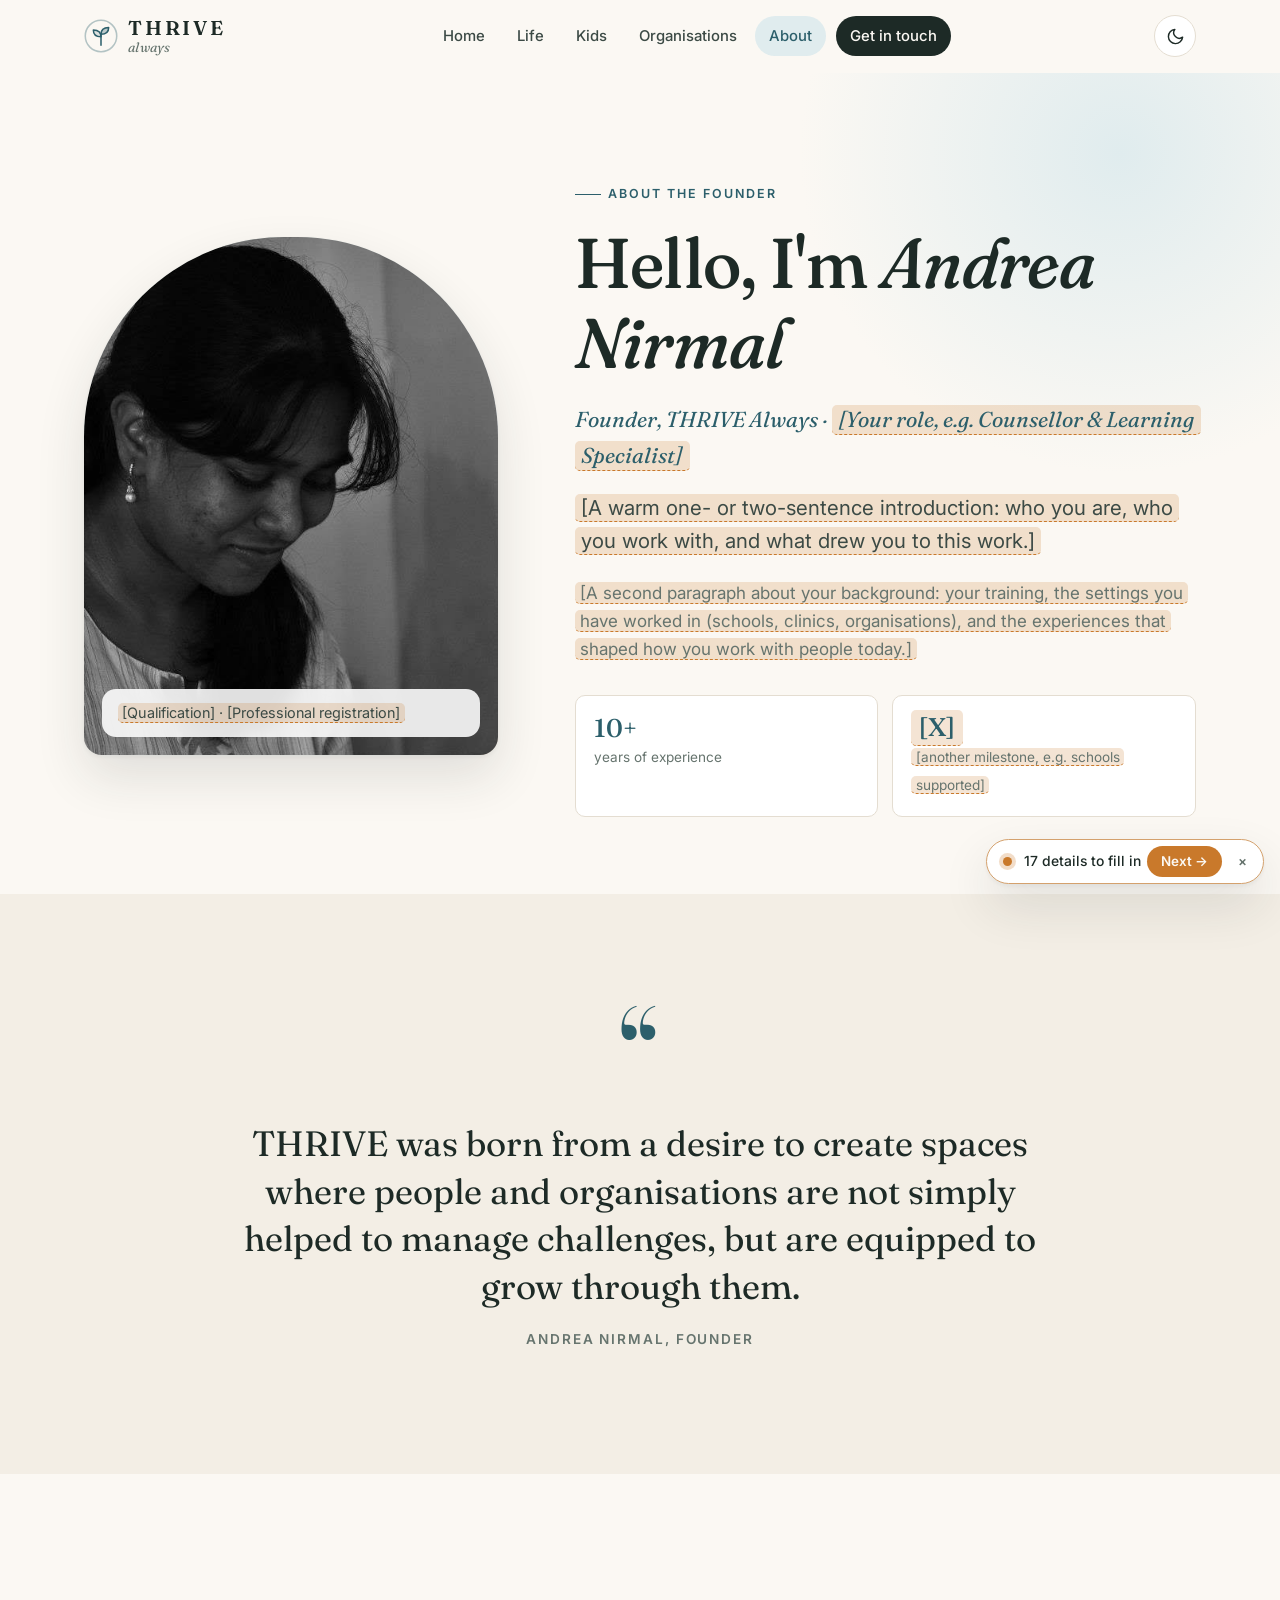
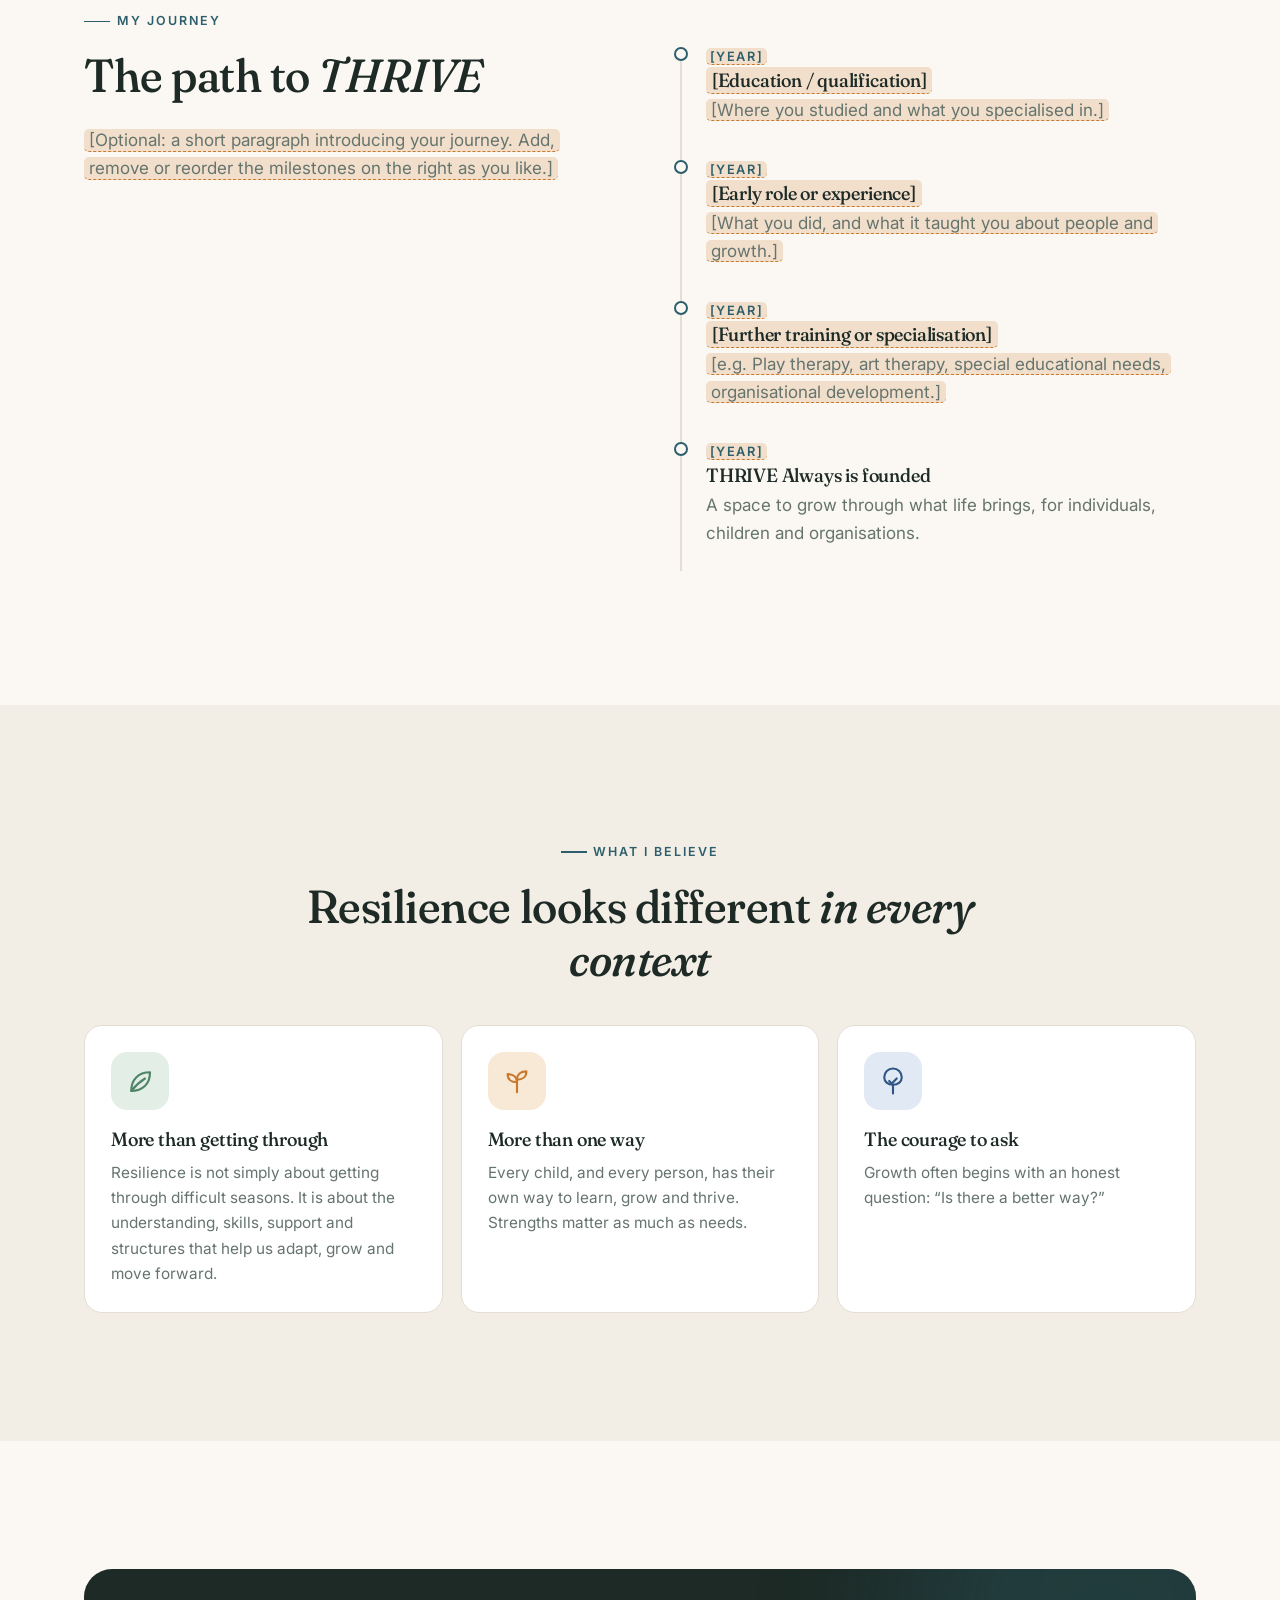
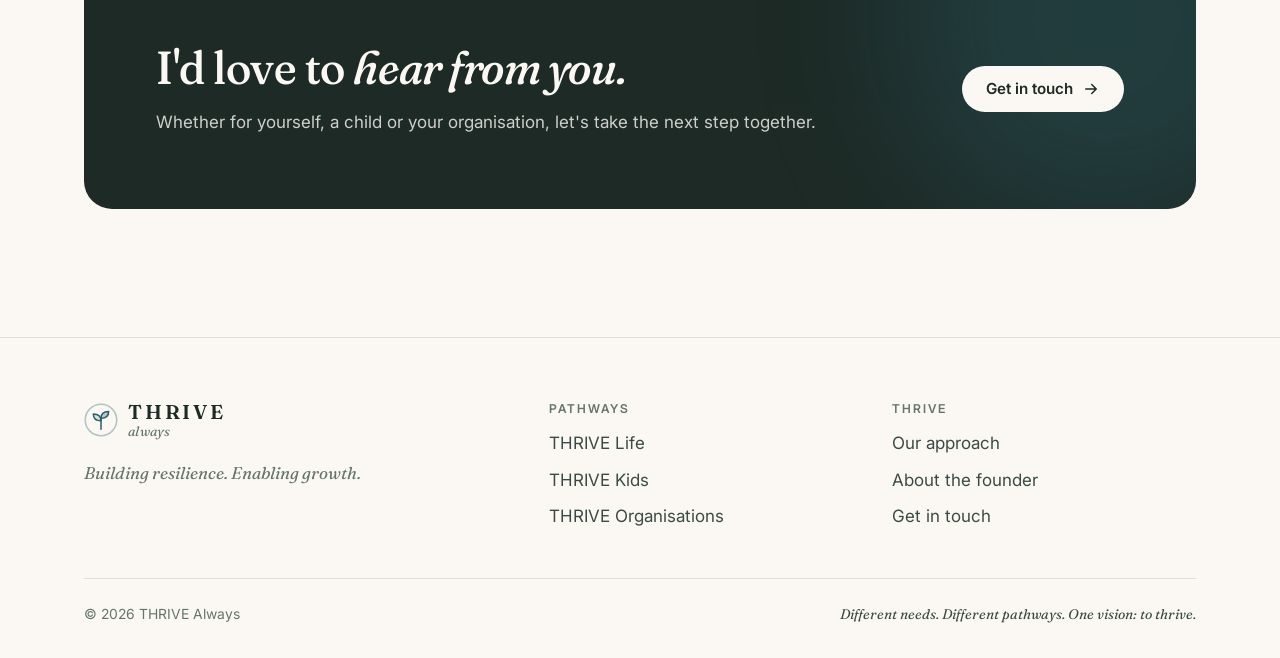
==== commit e72be263: "Highlight placeholders still to fill in Mark missing details with an amber highlight and add a float" ====
--- a/about.html
+++ b/about.html
@@ -43,22 +43,22 @@
   </header>
 
   <main id="main">
-    <!-- EDIT ME: Everything in [square brackets] on this page is a placeholder. -->
+    <!-- TO FILL: each <mark class="todo"> below is a placeholder. Replace it with your text and remove the <mark> tags. -->
     <section class="page-hero">
       <div class="container about-hero">
         <div class="portrait reveal">
           <img src="assets/img/andrea-nirmal.png" alt="Portrait of Andrea Nirmal" width="520" height="716">
-          <div class="portrait__badge">[Qualification] · [Professional registration]</div>
+          <div class="portrait__badge"><mark class="todo">[Qualification] · [Professional registration]</mark></div>
         </div>
         <div>
           <p class="eyebrow reveal">About the founder</p>
           <h1 class="reveal reveal-d1">Hello, I'm <em>Andrea Nirmal</em></h1>
-          <p class="role reveal reveal-d1">Founder, THRIVE Always · [Your role, e.g. Counsellor &amp; Learning Specialist]</p>
-          <p class="lead reveal reveal-d2">[A warm one- or two-sentence introduction: who you are, who you work with, and what drew you to this work.]</p>
-          <p class="reveal reveal-d2 muted">[A second paragraph about your background: your training, the settings you have worked in (schools, clinics, organisations), and the experiences that shaped how you work with people today.]</p>
+          <p class="role reveal reveal-d1">Founder, THRIVE Always · <mark class="todo">[Your role, e.g. Counsellor &amp; Learning Specialist]</mark></p>
+          <p class="lead reveal reveal-d2"><mark class="todo">[A warm one- or two-sentence introduction: who you are, who you work with, and what drew you to this work.]</mark></p>
+          <p class="reveal reveal-d2 muted"><mark class="todo">[A second paragraph about your background: your training, the settings you have worked in (schools, clinics, organisations), and the experiences that shaped how you work with people today.]</mark></p>
           <div class="facts reveal reveal-d3">
             <div class="fact"><b>10+</b><span>years of experience</span></div>
-            <div class="fact"><b>[X]</b><span>[another milestone, e.g. schools supported]</span></div>
+            <div class="fact"><b><mark class="todo">[X]</mark></b><span><mark class="todo">[another milestone, e.g. schools supported]</mark></span></div>
           </div>
         </div>
       </div>
@@ -78,26 +78,26 @@
         <div class="reveal">
           <p class="eyebrow">My journey</p>
           <h2>The path to <em>THRIVE</em></h2>
-          <p class="muted">[Optional: a short paragraph introducing your journey. Add, remove or reorder the milestones on the right as you like.]</p>
+          <p class="muted"><mark class="todo">[Optional: a short paragraph introducing your journey. Add, remove or reorder the milestones on the right as you like.]</mark></p>
         </div>
         <div class="timeline">
           <div class="timeline__item reveal">
-            <span class="when">[Year]</span>
-            <h3>[Education / qualification]</h3>
-            <p>[Where you studied and what you specialised in.]</p>
+            <span class="when"><mark class="todo">[Year]</mark></span>
+            <h3><mark class="todo">[Education / qualification]</mark></h3>
+            <p><mark class="todo">[Where you studied and what you specialised in.]</mark></p>
           </div>
           <div class="timeline__item reveal reveal-d1">
-            <span class="when">[Year]</span>
-            <h3>[Early role or experience]</h3>
-            <p>[What you did, and what it taught you about people and growth.]</p>
+            <span class="when"><mark class="todo">[Year]</mark></span>
+            <h3><mark class="todo">[Early role or experience]</mark></h3>
+            <p><mark class="todo">[What you did, and what it taught you about people and growth.]</mark></p>
           </div>
           <div class="timeline__item reveal reveal-d2">
-            <span class="when">[Year]</span>
-            <h3>[Further training or specialisation]</h3>
-            <p>[e.g. Play therapy, art therapy, special educational needs, organisational development.]</p>
+            <span class="when"><mark class="todo">[Year]</mark></span>
+            <h3><mark class="todo">[Further training or specialisation]</mark></h3>
+            <p><mark class="todo">[e.g. Play therapy, art therapy, special educational needs, organisational development.]</mark></p>
           </div>
           <div class="timeline__item reveal reveal-d3">
-            <span class="when">[Year]</span>
+            <span class="when"><mark class="todo">[Year]</mark></span>
             <h3>THRIVE Always is founded</h3>
             <p>A space to grow through what life brings, for individuals, children and organisations.</p>
           </div>
--- a/assets/css/styles.css
+++ b/assets/css/styles.css
@@ -633,3 +633,35 @@
 
 .contexts > .eyebrow { display: flex; }
 #about-thrive { padding-bottom: clamp(48px, 6vw, 80px); }
+
+/* ---------- Review markers for details still to fill in ----------
+   Wrap any placeholder in <mark class="todo">…</mark>. Remove the tags once filled. */
+mark.todo {
+  color: inherit;
+  background: color-mix(in srgb, var(--kids) 20%, transparent);
+  border-bottom: 1.5px dashed var(--kids);
+  border-radius: 5px;
+  padding: .05em .3em;
+  -webkit-box-decoration-break: clone; box-decoration-break: clone;
+  transition: outline-color .3s, background-color .3s;
+  outline: 2px solid transparent; outline-offset: 3px;
+}
+mark.todo.is-current { outline-color: var(--kids); background: color-mix(in srgb, var(--kids) 32%, transparent); }
+.todo-bar {
+  position: fixed; right: 16px; bottom: 16px; z-index: 70;
+  display: flex; align-items: center; gap: 6px;
+  padding: 6px 6px 6px 16px; border-radius: 999px;
+  background: var(--surface); color: var(--ink);
+  border: 1px solid color-mix(in srgb, var(--kids) 60%, var(--line));
+  box-shadow: var(--shadow-lg);
+  font-size: .87rem; font-weight: 500;
+  animation: fadeSwap .5s var(--ease) both;
+}
+.todo-bar__dot { width: 9px; height: 9px; border-radius: 50%; background: var(--kids); box-shadow: 0 0 0 4px color-mix(in srgb, var(--kids) 25%, transparent); margin-right: 6px; }
+.todo-bar button {
+  border: 0; cursor: pointer; border-radius: 999px; font: 600 .84rem/1 var(--font-body);
+  padding: 9px 14px; background: var(--kids); color: var(--bg);
+}
+.todo-bar button.todo-bar__close { background: transparent; color: var(--muted); padding: 9px 10px; }
+.todo-bar button.todo-bar__close:hover { color: var(--ink); }
+@media print { mark.todo { background: none; border: 0; } .todo-bar { display: none; } }
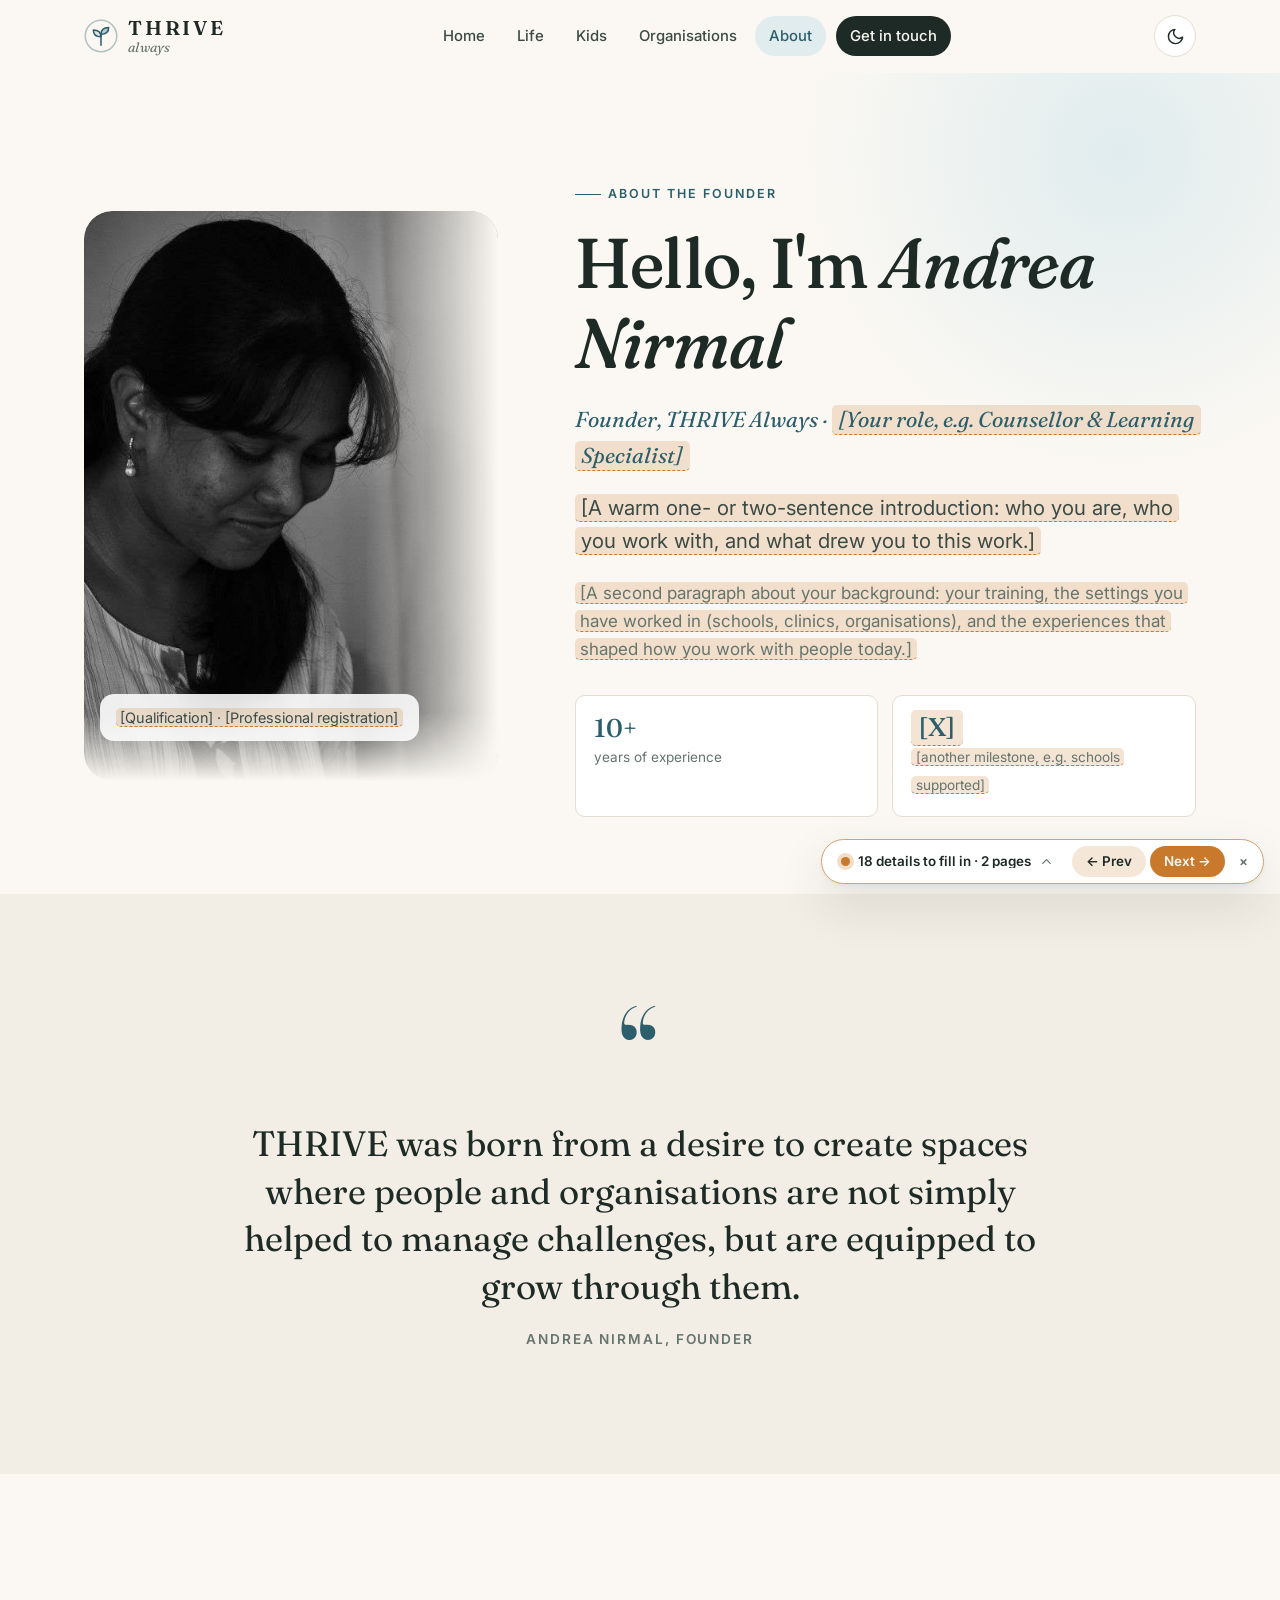
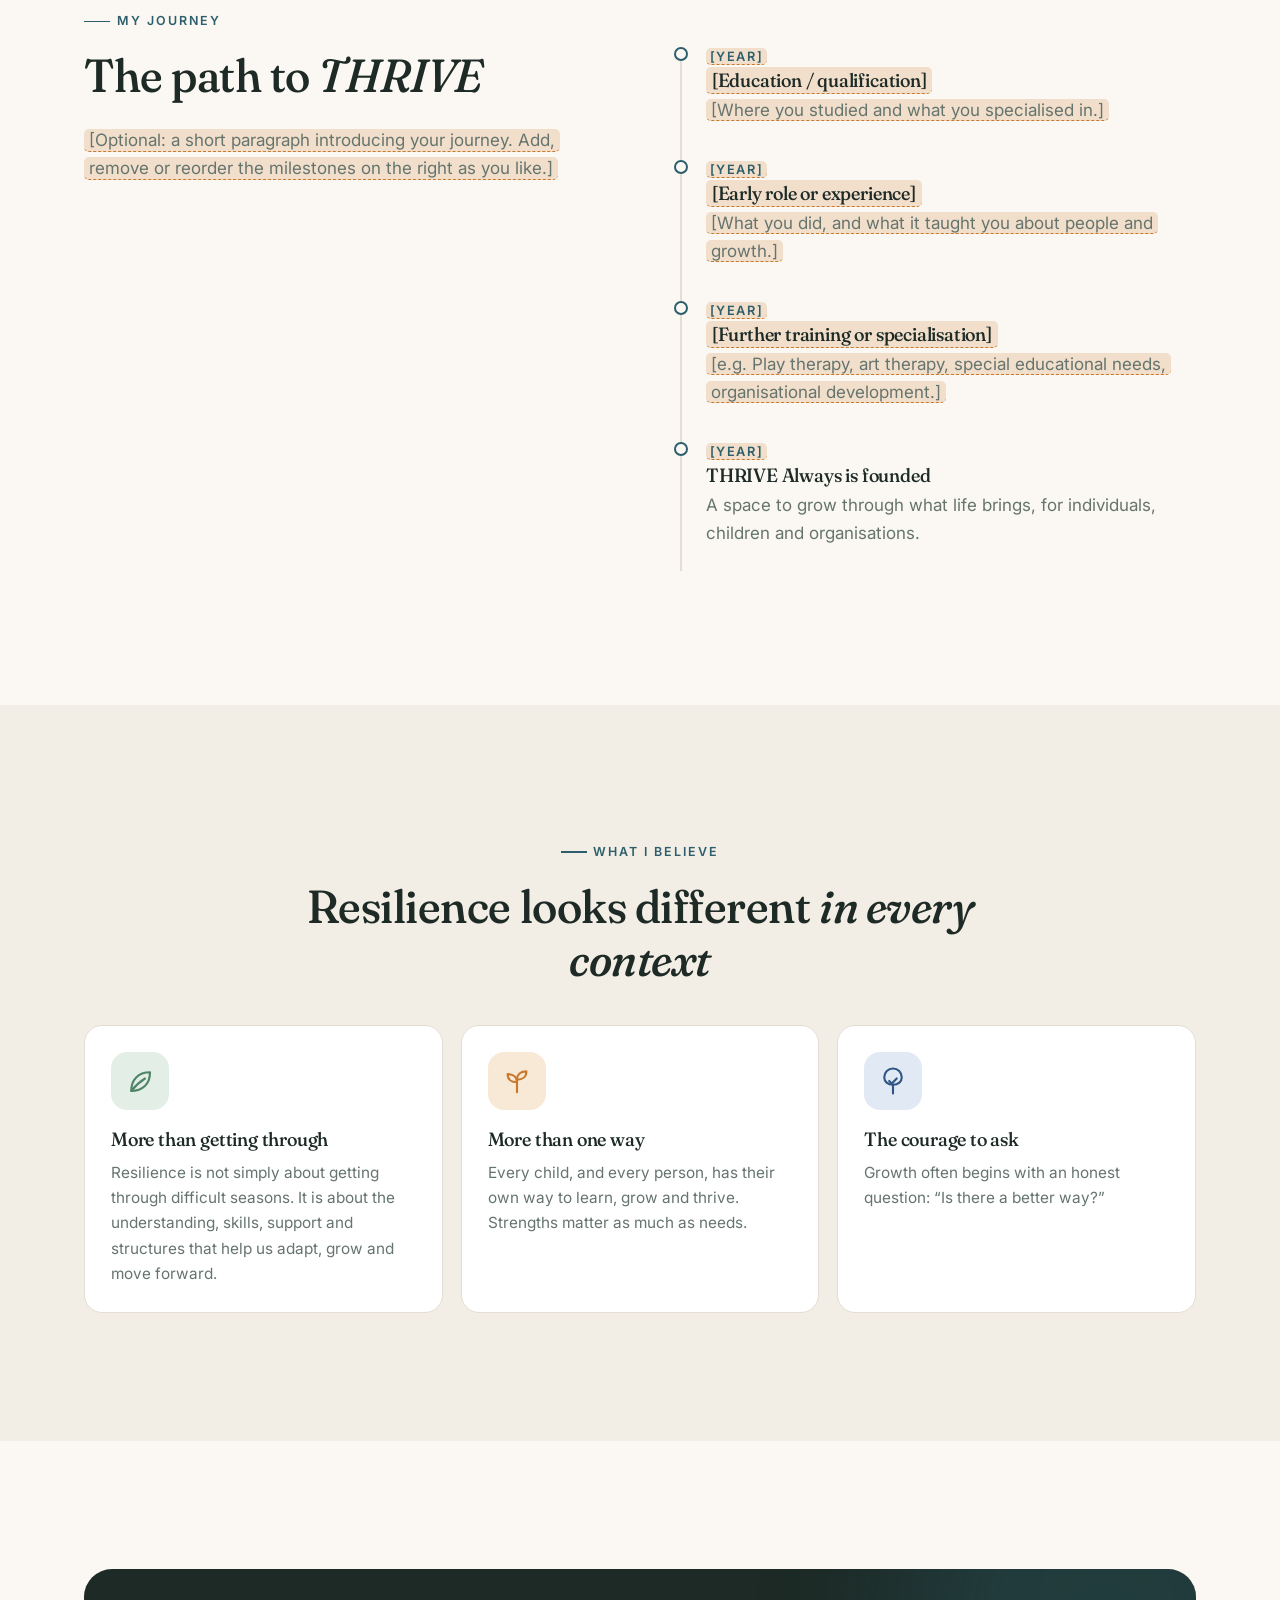
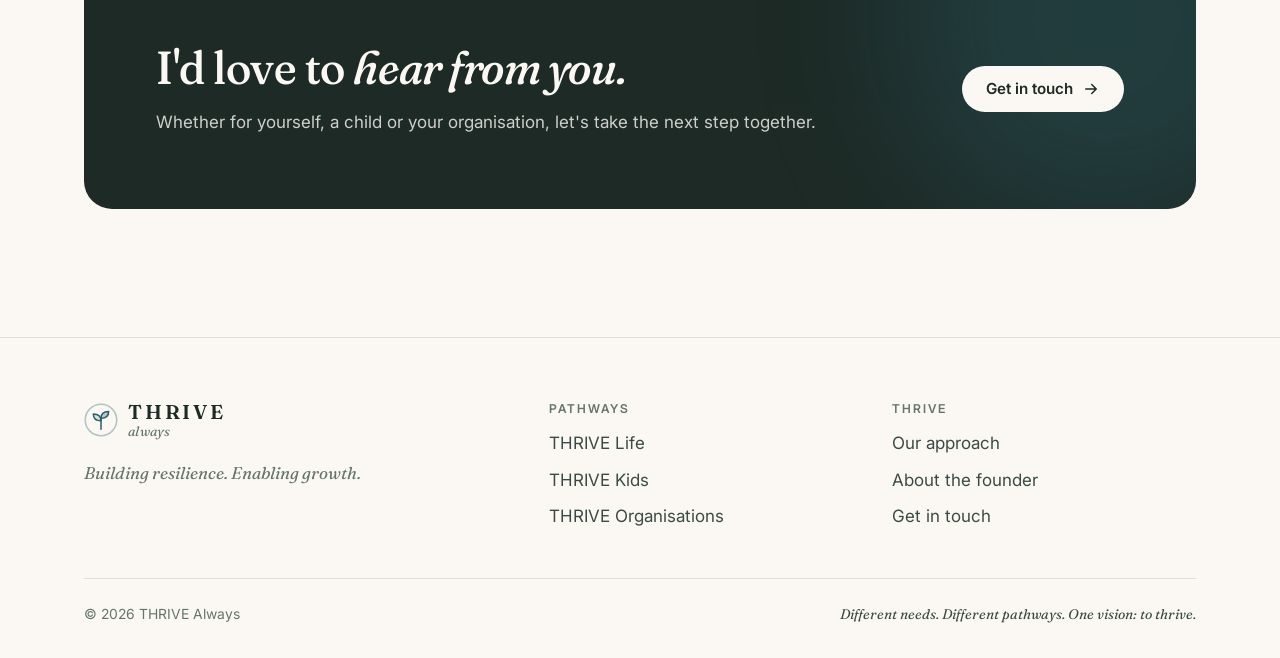
==== commit dca75496: "Fade founder portrait to the right with rounded corners Left-aligned photo with 28px corners that fa" ====
--- a/about.html
+++ b/about.html
@@ -46,7 +46,7 @@
     <!-- TO FILL: each <mark class="todo"> below is a placeholder. Replace it with your text and remove the <mark> tags. -->
     <section class="page-hero">
       <div class="container about-hero">
-        <div class="portrait reveal">
+        <div class="portrait portrait--fade reveal">
           <img src="assets/img/andrea-nirmal.png" alt="Portrait of Andrea Nirmal" width="520" height="716">
           <div class="portrait__badge"><mark class="todo">[Qualification] · [Professional registration]</mark></div>
         </div>
--- a/assets/css/styles.css
+++ b/assets/css/styles.css
@@ -84,6 +84,7 @@
 
 /* ---------- Base ---------- */
 *, *::before, *::after { box-sizing: border-box; }
+[hidden] { display: none !important; }
 html { scroll-behavior: smooth; -webkit-text-size-adjust: 100%; }
 body {
   margin: 0;
@@ -266,7 +267,7 @@
   display: inline-flex; padding: 5px; gap: 4px;
   background: var(--surface); border: 1px solid var(--line); border-radius: 999px;
   box-shadow: var(--shadow);
-  max-width: 100%; overflow-x: auto;
+  max-width: 100%;
 }
 .segmented button {
   border: 0; background: transparent; color: var(--muted);
@@ -649,19 +650,89 @@
 mark.todo.is-current { outline-color: var(--kids); background: color-mix(in srgb, var(--kids) 32%, transparent); }
 .todo-bar {
   position: fixed; right: 16px; bottom: 16px; z-index: 70;
-  display: flex; align-items: center; gap: 6px;
-  padding: 6px 6px 6px 16px; border-radius: 999px;
+  display: flex; align-items: center; gap: 4px;
+  padding: 5px; border-radius: 999px;
   background: var(--surface); color: var(--ink);
   border: 1px solid color-mix(in srgb, var(--kids) 60%, var(--line));
   box-shadow: var(--shadow-lg);
-  font-size: .87rem; font-weight: 500;
+  max-width: calc(100vw - 32px);
   animation: fadeSwap .5s var(--ease) both;
 }
-.todo-bar__dot { width: 9px; height: 9px; border-radius: 50%; background: var(--kids); box-shadow: 0 0 0 4px color-mix(in srgb, var(--kids) 25%, transparent); margin-right: 6px; }
-.todo-bar button {
-  border: 0; cursor: pointer; border-radius: 999px; font: 600 .84rem/1 var(--font-body);
-  padding: 9px 14px; background: var(--kids); color: var(--bg);
-}
-.todo-bar button.todo-bar__close { background: transparent; color: var(--muted); padding: 9px 10px; }
-.todo-bar button.todo-bar__close:hover { color: var(--ink); }
-@media print { mark.todo { background: none; border: 0; } .todo-bar { display: none; } }
+.todo-bar button { border: 0; cursor: pointer; border-radius: 999px; font: 600 .84rem/1 var(--font-body); padding: 9px 14px; }
+.todo-bar__toggle { display: inline-flex; align-items: center; gap: 8px; background: transparent; color: var(--ink); min-width: 0; }
+.todo-bar__toggle:hover { background: var(--bg-alt); }
+.todo-bar__label { white-space: nowrap; overflow: hidden; text-overflow: ellipsis; }
+.todo-bar__toggle svg { width: 15px; height: 15px; color: var(--muted); transition: transform .3s var(--ease); flex-shrink: 0; }
+.todo-bar.is-open .todo-bar__toggle svg { transform: rotate(180deg); }
+.todo-bar__dot { width: 9px; height: 9px; border-radius: 50%; background: var(--kids); box-shadow: 0 0 0 4px color-mix(in srgb, var(--kids) 25%, transparent); flex-shrink: 0; }
+.todo-bar .todo-bar__next { background: var(--kids); color: var(--bg); white-space: nowrap; }
+.todo-bar .todo-bar__prev { background: color-mix(in srgb, var(--kids) 18%, transparent); color: var(--ink); white-space: nowrap; }
+.todo-bar .todo-bar__prev:hover { background: color-mix(in srgb, var(--kids) 30%, transparent); }
+@media (max-width: 520px) { .todo-bar__label { max-width: 34vw; } }
+.todo-bar .todo-bar__close { background: transparent; color: var(--muted); padding: 9px 10px; }
+.todo-bar .todo-bar__close:hover { color: var(--ink); }
+.todo-panel {
+  position: fixed; right: 16px; bottom: 72px; z-index: 70;
+  width: min(360px, calc(100vw - 32px)); max-height: min(60vh, 520px); overflow-y: auto;
+  background: var(--surface); color: var(--ink);
+  border: 1px solid color-mix(in srgb, var(--kids) 60%, var(--line));
+  border-radius: 18px; box-shadow: var(--shadow-lg);
+  padding: 18px 18px 8px;
+  animation: fadeSwap .35s var(--ease) both;
+}
+.todo-panel[hidden] { display: none; }
+.todo-panel__title { font: 600 .74rem/1 var(--font-body); letter-spacing: .14em; text-transform: uppercase; color: var(--kids); margin: 0 0 14px; }
+.todo-panel__group { margin-bottom: 14px; }
+.todo-panel__page { display: flex; justify-content: space-between; align-items: center; margin: 0 0 6px; font-family: var(--font-display); font-size: 1.05rem; }
+.todo-panel__page a { text-decoration: none; }
+.todo-panel__page a:hover { color: var(--kids); }
+.todo-panel__page span { font: 600 .75rem/1 var(--font-body); background: color-mix(in srgb, var(--kids) 20%, transparent); padding: 4px 9px; border-radius: 999px; }
+.todo-panel ol { margin: 0; padding: 0 0 0 1.4em; font-size: .86rem; color: var(--muted); }
+.todo-panel li { padding: 3px 0; }
+.todo-panel li a { text-decoration: none; color: var(--ink-soft); }
+.todo-panel li a:hover { color: var(--kids); text-decoration: underline; }
+.todo-panel__note { font-size: .8rem; color: var(--muted); border-top: 1px solid var(--line); padding-top: 10px; margin: 6px 0 10px; }
+@media print { mark.todo { background: none; border: 0; } .todo-bar, .todo-panel { display: none; } }
+
+/* ---------- Phone refinements ---------- */
+@media (max-width: 520px) {
+  .segmented { display: flex; width: 100%; }
+  .segmented button { flex: 1 1 auto; min-width: 0; padding: 11px 8px; font-size: .88rem; white-space: normal; line-height: 1.2; }
+  .segmented button::first-letter { text-transform: uppercase; }
+  .seg-pre { display: none; }
+  .hero__art { max-width: 220px; }
+  .hero { padding-top: 32px; }
+}
+
+/* ---------- Contact form: sent state ---------- */
+.form__done { text-align: center; padding: 28px 8px 18px; outline: none; }
+.form__done[hidden] { display: none; }
+.form__done-icon { width: 64px; height: 64px; margin: 0 auto 18px; border-radius: 50%; display: grid; place-items: center; background: var(--accent-soft); color: var(--accent); animation: grow .6s var(--ease) both; transform: scale(0); }
+.form__done-icon svg { width: 30px; height: 30px; }
+.form__done h3 { font-size: 1.6rem; }
+.form__done p { color: var(--muted); margin-bottom: 1.6rem; }
+.form button[disabled] { opacity: .65; cursor: progress; }
+.form__status a { color: inherit; font-weight: 600; }
+
+.form.is-sent > :not(.form__done) { display: none !important; }
+
+/* ---------- Portrait: left-aligned photo with rounded corners that fades out to the right ----------
+   Remove the "portrait--fade" class in about.html to go back to the arched frame. */
+/* Where the fade begins (as % of the photo's width / height).
+   Light mode fades later so the pale photo doesn't wash into the cream page. */
+.portrait--fade { --fade-x: 68%; --fade-y: 88%; }
+@media (prefers-color-scheme: dark) { :root:not([data-theme="light"]) .portrait--fade { --fade-x: 40%; --fade-y: 72%; } }
+:root[data-theme="dark"] .portrait--fade { --fade-x: 40%; --fade-y: 72%; }
+.portrait--fade {
+  background: none; box-shadow: none; border-radius: 0; overflow: visible;
+  place-items: start;
+}
+.portrait--fade img {
+  object-position: left center;
+  border-radius: 28px;
+  -webkit-mask-image: linear-gradient(to right, #000 var(--fade-x), transparent 100%), linear-gradient(to bottom, #000 var(--fade-y), transparent 100%);
+  -webkit-mask-composite: source-in;
+  mask-image: linear-gradient(to right, #000 var(--fade-x), transparent 100%), linear-gradient(to bottom, #000 var(--fade-y), transparent 100%);
+  mask-composite: intersect;
+}
+.portrait--fade .portrait__badge { right: auto; left: 16px; bottom: 7%; max-width: 80%; }
